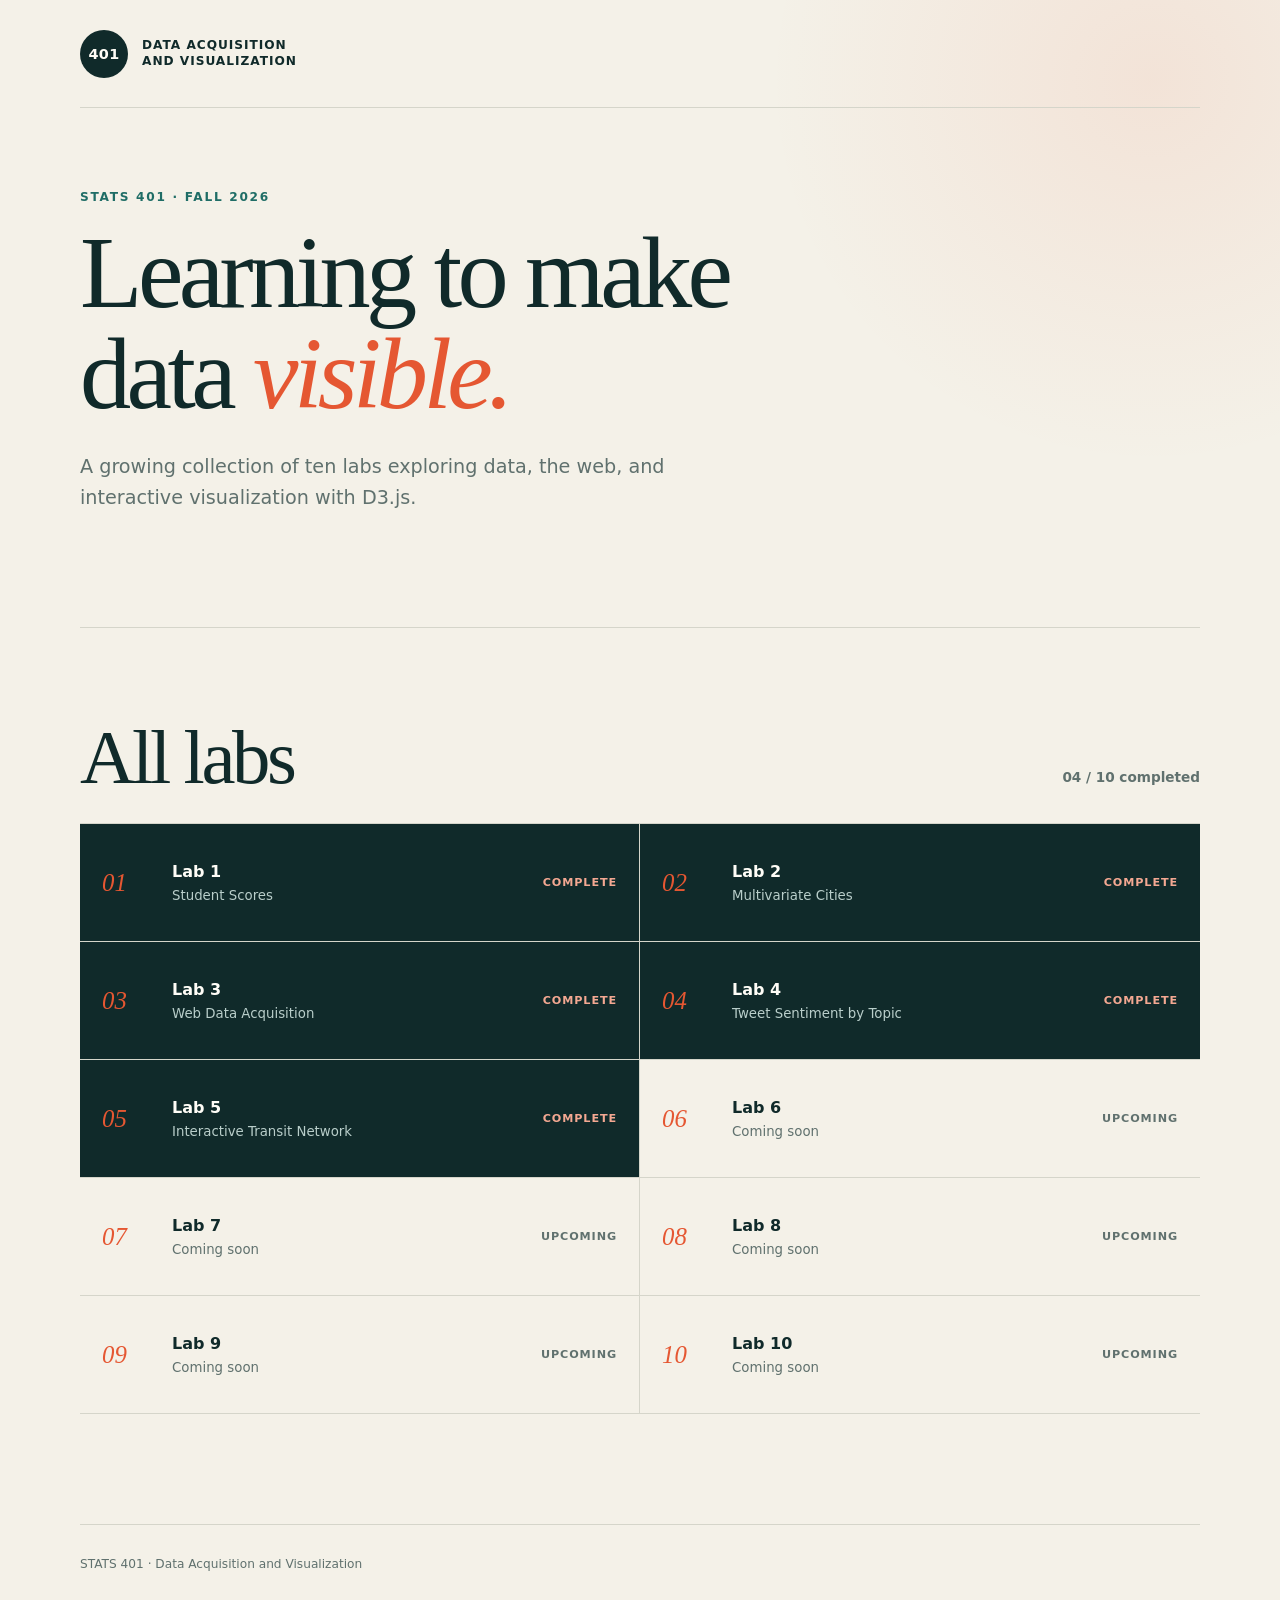
==== index.html @ 8bf3fc47 "Complete Lab 5 transit network visualization" ====
<!DOCTYPE html>
<html lang="en">
<head>
    <meta charset="UTF-8">
    <meta name="viewport" content="width=device-width, initial-scale=1.0">
    <meta name="description" content="STATS 401 Data Acquisition and Visualization lab portfolio.">
    <title>STATS 401 Labs</title>
    <link rel="stylesheet" href="css/style.css">
</head>
<body>
    <header class="site-header">
        <a class="brand" href="index.html" aria-label="STATS 401 home">
            <span class="brand-mark">401</span>
            <span>Data Acquisition<br>and Visualization</span>
        </a>
    </header>

    <main>
        <section class="hero">
            <p class="eyebrow">STATS 401 · Fall 2026</p>
            <h1>Learning to make data <span>visible.</span></h1>
            <p class="hero-copy">
                A growing collection of ten labs exploring data, the web, and
                interactive visualization with D3.js.
            </p>
        </section>

        <section class="labs-section" aria-labelledby="labs-heading">
            <div class="section-heading">
                <div>
                    <h2 id="labs-heading">All labs</h2>
                </div>
                <p>04 / 10 completed</p>
            </div>

            <nav class="lab-grid" aria-label="Lab navigation">
                <a class="lab-card lab-card--featured" href="lab1/index.html">
                    <span class="lab-number">01</span>
                    <span class="lab-info">
                        <strong>Lab 1</strong>
                        <small>Student Scores</small>
                    </span>
                    <span class="status status--complete">Complete</span>
                </a>
                <a class="lab-card lab-card--featured" href="lab2/index.html">
                    <span class="lab-number">02</span>
                    <span class="lab-info">
                        <strong>Lab 2</strong>
                        <small>Multivariate Cities</small>
                    </span>
                    <span class="status status--complete">Complete</span>
                </a>
                <a class="lab-card lab-card--featured" href="lab3/index.html">
                    <span class="lab-number">03</span>
                    <span class="lab-info">
                        <strong>Lab 3</strong>
                        <small>Web Data Acquisition</small>
                    </span>
                    <span class="status status--complete">Complete</span>
                </a>
                <a class="lab-card lab-card--featured" href="lab4/index.html">
                    <span class="lab-number">04</span>
                    <span class="lab-info">
                        <strong>Lab 4</strong>
                        <small>Tweet Sentiment by Topic</small>
                    </span>
                    <span class="status status--complete">Complete</span>
                </a>
                <a class="lab-card lab-card--featured" href="lab5/index.html">
                    <span class="lab-number">05</span>
                    <span class="lab-info">
                        <strong>Lab 5</strong>
                        <small>Interactive Transit Network</small>
                    </span>
                    <span class="status status--complete">Complete</span>
                </a>
                <a class="lab-card" href="lab6/index.html">
                    <span class="lab-number">06</span>
                    <span class="lab-info">
                        <strong>Lab 6</strong>
                        <small>Coming soon</small>
                    </span>
                    <span class="status">Upcoming</span>
                </a>
                <a class="lab-card" href="lab7/index.html">
                    <span class="lab-number">07</span>
                    <span class="lab-info">
                        <strong>Lab 7</strong>
                        <small>Coming soon</small>
                    </span>
                    <span class="status">Upcoming</span>
                </a>
                <a class="lab-card" href="lab8/index.html">
                    <span class="lab-number">08</span>
                    <span class="lab-info">
                        <strong>Lab 8</strong>
                        <small>Coming soon</small>
                    </span>
                    <span class="status">Upcoming</span>
                </a>
                <a class="lab-card" href="lab9/index.html">
                    <span class="lab-number">09</span>
                    <span class="lab-info">
                        <strong>Lab 9</strong>
                        <small>Coming soon</small>
                    </span>
                    <span class="status">Upcoming</span>
                </a>
                <a class="lab-card" href="lab10/index.html">
                    <span class="lab-number">10</span>
                    <span class="lab-info">
                        <strong>Lab 10</strong>
                        <small>Coming soon</small>
                    </span>
                    <span class="status">Upcoming</span>
                </a>
            </nav>
        </section>
    </main>

    <footer>
        <p>STATS 401 · Data Acquisition and Visualization</p>
    </footer>
    <script src="js/main.js"></script>
</body>
</html>
---- css/style.css ----
:root {
    --ink: #102a2a;
    --muted: #60716e;
    --paper: #f4f1e8;
    --card: #fffdf7;
    --line: #d5d5ca;
    --accent: #e55732;
    --teal: #1f6d66;
    --teal-dark: #174f4b;
    --shadow: 0 18px 50px rgba(16, 42, 42, 0.08);
}

* {
    box-sizing: border-box;
}

html {
    scroll-behavior: smooth;
}

body {
    margin: 0;
    color: var(--ink);
    background:
        radial-gradient(circle at 90% 5%, rgba(229, 87, 50, 0.09), transparent 24rem),
        var(--paper);
    font-family: Inter, ui-sans-serif, system-ui, -apple-system, BlinkMacSystemFont, "Segoe UI", sans-serif;
    line-height: 1.6;
}

a {
    color: inherit;
}

.site-header,
main,
footer {
    width: min(1120px, calc(100% - 40px));
    margin-inline: auto;
}

.site-header {
    min-height: 108px;
    display: flex;
    align-items: center;
    justify-content: space-between;
    gap: 24px;
    border-bottom: 1px solid var(--line);
}

.brand {
    display: inline-flex;
    align-items: center;
    gap: 14px;
    color: var(--ink);
    font-size: 0.76rem;
    font-weight: 700;
    line-height: 1.25;
    letter-spacing: 0.08em;
    text-decoration: none;
    text-transform: uppercase;
}

.brand-mark {
    width: 48px;
    height: 48px;
    display: grid;
    place-items: center;
    border-radius: 50%;
    color: var(--card);
    background: var(--ink);
    font-size: 0.9rem;
    letter-spacing: 0.02em;
}

.course-tag,
.eyebrow {
    color: var(--teal);
    font-size: 0.76rem;
    font-weight: 800;
    letter-spacing: 0.14em;
    text-transform: uppercase;
}

.hero {
    min-height: 520px;
    display: flex;
    flex-direction: column;
    justify-content: center;
    align-items: flex-start;
    border-bottom: 1px solid var(--line);
}

.eyebrow {
    margin: 0 0 16px;
}

h1,
h2,
p {
    margin-top: 0;
}

h1,
h2 {
    font-family: Georgia, "Times New Roman", serif;
    font-weight: 500;
    line-height: 0.98;
    letter-spacing: -0.045em;
}

h1 {
    max-width: 820px;
    margin-bottom: 28px;
    font-size: clamp(3.4rem, 8vw, 7rem);
}

h1 span {
    color: var(--accent);
    font-style: italic;
}

.hero-copy {
    max-width: 590px;
    margin-bottom: 34px;
    color: var(--muted);
    font-size: clamp(1rem, 2vw, 1.2rem);
}

.primary-link,
.back-link {
    display: inline-flex;
    align-items: center;
    gap: 18px;
    border-bottom: 2px solid var(--accent);
    color: var(--ink);
    font-weight: 800;
    text-decoration: none;
    transition: gap 180ms ease, color 180ms ease;
}

.primary-link:hover,
.back-link:hover {
    gap: 24px;
    color: var(--accent);
}

.labs-section {
    padding: 92px 0 110px;
}

.section-heading {
    display: flex;
    align-items: flex-end;
    justify-content: space-between;
    gap: 20px;
    margin-bottom: 28px;
}

.section-heading h2,
.lab-intro h1,
.placeholder h1 {
    margin-bottom: 0;
    font-size: clamp(2.8rem, 6vw, 5.2rem);
}

.section-heading > p {
    margin-bottom: 7px;
    color: var(--muted);
    font-size: 0.85rem;
    font-weight: 700;
}

.lab-grid {
    display: grid;
    grid-template-columns: repeat(2, minmax(0, 1fr));
    border-top: 1px solid var(--line);
}

.lab-card {
    min-height: 118px;
    display: grid;
    grid-template-columns: 52px 1fr auto;
    align-items: center;
    gap: 18px;
    padding: 22px;
    border-bottom: 1px solid var(--line);
    color: var(--ink);
    text-decoration: none;
    transition: background 180ms ease, transform 180ms ease;
}

.lab-card:nth-child(odd) {
    border-right: 1px solid var(--line);
}

.lab-card:hover {
    position: relative;
    background: var(--card);
    box-shadow: var(--shadow);
    transform: translateY(-2px);
}

.lab-card--featured {
    background: var(--ink);
    color: var(--card);
}

.lab-card--featured:hover {
    background: var(--teal-dark);
}

.lab-number {
    color: var(--accent);
    font-family: Georgia, "Times New Roman", serif;
    font-size: 1.55rem;
    font-style: italic;
}

.lab-info {
    display: flex;
    flex-direction: column;
}

.lab-info strong {
    font-size: 1rem;
}

.lab-info small {
    color: var(--muted);
}

.lab-card--featured .lab-info small {
    color: #b9ceca;
}

.status {
    color: var(--muted);
    font-size: 0.7rem;
    font-weight: 800;
    letter-spacing: 0.08em;
    text-transform: uppercase;
}

.status--complete {
    color: #f4a892;
}

footer {
    display: flex;
    justify-content: space-between;
    gap: 24px;
    padding: 30px 0 42px;
    border-top: 1px solid var(--line);
    color: var(--muted);
    font-size: 0.76rem;
}

footer p {
    margin-bottom: 0;
}

/* Lab 1 */
.lab-intro {
    padding: 76px 0 42px;
}

.lab-intro .lead {
    max-width: 680px;
    margin: 24px 0 0;
    color: var(--muted);
    font-size: 1.08rem;
}

.chart-card {
    margin-bottom: 90px;
    padding: clamp(22px, 5vw, 52px);
    overflow: hidden;
    border: 1px solid var(--line);
    border-radius: 24px;
    background: var(--card);
    box-shadow: var(--shadow);
}

.chart-header {
    display: flex;
    align-items: flex-start;
    justify-content: space-between;
    gap: 24px;
    margin-bottom: 34px;
}

.chart-header h2 {
    margin-bottom: 8px;
    font-size: clamp(2rem, 5vw, 3.8rem);
}

.chart-header p {
    margin-bottom: 0;
    color: var(--muted);
}

.chart-note {
    flex: 0 0 auto;
    padding: 8px 12px;
    border-radius: 999px;
    color: var(--teal);
    background: #e3efeb;
    font-size: 0.72rem;
    font-weight: 800;
    letter-spacing: 0.08em;
    text-transform: uppercase;
}

#chart {
    width: 100%;
    min-height: 430px;
}

#chart svg {
    width: 100%;
    height: auto;
    display: block;
    overflow: visible;
}

.bar {
    fill: var(--teal);
    transition: fill 160ms ease;
}

.bar-group:hover .bar {
    fill: var(--accent);
}

.bar-value {
    fill: var(--card);
    font-size: 18px;
    font-weight: 800;
    pointer-events: none;
}

.bar-name {
    fill: var(--ink);
    font-size: 14px;
    font-weight: 800;
}

.bar-score-label {
    fill: var(--muted);
    font-size: 12px;
}

.baseline {
    stroke: var(--line);
    stroke-width: 1;
}

.loading,
.chart-error {
    min-height: 360px;
    display: grid;
    place-items: center;
    color: var(--muted);
    text-align: center;
}

.chart-error {
    color: #a43c25;
}

/* Lab 2 */
.chart-card--multivariate {
    margin-bottom: 52px;
}

#city-chart {
    width: 100%;
    min-height: 620px;
    overflow-x: auto;
    background: var(--card);
}

#city-chart svg {
    width: 100%;
    height: auto;
    display: block;
    overflow: visible;
}

.chart-axis {
    color: var(--muted);
    font-family: inherit;
    font-size: 11px;
}

.chart-axis .domain {
    stroke: var(--line);
}

.chart-grid .tick line {
    stroke: var(--line);
    stroke-dasharray: 2 5;
}

.city-axis .domain {
    display: none;
}

.city-axis text {
    fill: var(--ink);
    font-size: 12px;
    font-weight: 800;
}

.panel-title {
    fill: var(--ink);
    font-family: Georgia, "Times New Roman", serif;
    font-size: 22px;
    font-weight: 600;
}

.panel-subtitle,
.population-label {
    fill: var(--muted);
    font-size: 11px;
    font-weight: 700;
}

.panel-divider {
    stroke: var(--line);
    stroke-width: 1px;
}

.city-plot-background {
    fill: var(--card);
}

.city-row {
    outline: none;
}

.row-hit-target {
    fill: none;
    pointer-events: stroke;
}

.row-guide {
    stroke: rgba(96, 113, 110, 0.18);
    stroke-width: 1px;
    pointer-events: none;
}

.city-row:hover .row-guide,
.city-row:focus .row-guide {
    stroke: var(--teal);
    stroke-width: 2px;
}

.population-bar {
    opacity: 0.82;
    transition: opacity 160ms ease;
}

.temperature-track {
    stroke: rgba(96, 113, 110, 0.28);
    stroke-width: 1px;
}

.temperature-dot {
    stroke: var(--card);
    stroke-width: 3px;
    transition: stroke-width 160ms ease;
}

.city-row:hover .population-bar,
.city-row:focus .population-bar {
    opacity: 1;
}

.city-row:hover .temperature-dot,
.city-row:focus .temperature-dot {
    stroke: var(--ink);
    stroke-width: 3px;
}

.temperature-label {
    fill: var(--ink);
    font-size: 11px;
    font-weight: 800;
    pointer-events: none;
}

.city-legend {
    color: var(--muted);
    font-size: 11px;
    font-weight: 700;
}

.legend-title {
    fill: var(--ink);
    font-size: 10px;
    font-weight: 800;
    letter-spacing: 0.08em;
    text-transform: uppercase;
}

.tooltip {
    position: fixed;
    z-index: 10;
    display: grid;
    gap: 2px;
    min-width: 190px;
    padding: 12px 14px;
    border: 1px solid var(--line);
    border-radius: 8px;
    color: var(--ink);
    background: var(--card);
    box-shadow: var(--shadow);
    font-size: 13px;
    pointer-events: none;
    opacity: 0;
    transition: opacity 120ms ease;
}

.tooltip strong {
    margin-bottom: 3px;
    color: var(--teal-dark);
    font-size: 15px;
}

.design-justification {
    max-width: 820px;
    margin: 0 0 72px;
    padding: 42px 0 0;
    border-top: 1px solid var(--line);
}

.design-justification h2 {
    margin-bottom: 24px;
    font-size: clamp(2.5rem, 5vw, 4.5rem);
}

.design-justification > p:last-child {
    color: var(--muted);
    font-size: 1.04rem;
}

/* Lab 3 */
.lab3-intro h1 span {
    color: var(--accent);
    font-style: italic;
}

.dataset-facts {
    margin: 48px 0 0;
    border-top: 1px solid var(--line);
    border-bottom: 1px solid var(--line);
}

.dataset-facts div {
    display: grid;
    grid-template-columns: 110px minmax(0, 1fr);
    gap: 16px;
    padding: 13px 0;
    border-bottom: 1px solid var(--line);
}

.dataset-facts div:last-child {
    border-bottom: 0;
}

.dataset-facts dt {
    color: var(--muted);
    font-size: 0.7rem;
    font-weight: 800;
    letter-spacing: 0.1em;
    text-transform: uppercase;
}

.dataset-facts dd {
    margin: 0;
    font-weight: 750;
}

.dataset-facts a {
    color: var(--teal);
    text-underline-offset: 3px;
}

.data-table-card {
    margin-bottom: 36px;
    padding: clamp(22px, 4vw, 42px);
    border: 1px solid var(--line);
    border-radius: 24px;
    background: var(--card);
    box-shadow: var(--shadow);
}

.table-card-header {
    display: flex;
    align-items: flex-end;
    justify-content: space-between;
    gap: 32px;
    margin-bottom: 20px;
}

.table-card-header h2 {
    margin-bottom: 10px;
    font-size: clamp(2.3rem, 5vw, 4rem);
}

.table-card-header p:last-child {
    margin-bottom: 0;
    color: var(--muted);
}

#data-table th button:focus-visible {
    outline: 3px solid rgba(31, 109, 102, 0.28);
    outline-offset: 2px;
}

.table-status,
.table-error {
    margin-bottom: 12px;
    color: var(--muted);
    font-size: 0.82rem;
    font-weight: 700;
}

.table-error {
    color: #a43c25;
}

.table-scroll {
    max-height: 680px;
    overflow: auto;
    border: 1px solid var(--line);
    border-radius: 10px;
}

#data-table {
    width: 100%;
    border-collapse: collapse;
    font-size: 0.85rem;
}

#data-table th {
    position: sticky;
    z-index: 1;
    top: 0;
    padding: 0;
    border-bottom: 2px solid var(--teal);
    background: var(--ink);
    text-align: left;
}

#data-table th button {
    width: 100%;
    min-width: 110px;
    display: flex;
    align-items: center;
    justify-content: space-between;
    gap: 14px;
    padding: 13px 14px;
    border: 0;
    color: var(--card);
    background: transparent;
    font: inherit;
    font-weight: 800;
    text-align: left;
    cursor: pointer;
}

#data-table th button:hover {
    background: var(--teal-dark);
}

.sort-indicator {
    color: #f4a892;
    font-size: 1rem;
}

#data-table td {
    max-width: 360px;
    padding: 11px 14px;
    overflow-wrap: anywhere;
    border-bottom: 1px solid var(--line);
    vertical-align: top;
}

#data-table tr:nth-child(even) {
    background: rgba(227, 239, 235, 0.42);
}

#data-table tr:hover {
    background: #fbe8e1;
}

#data-table .numeric-cell {
    font-variant-numeric: tabular-nums;
    text-align: right;
}

.lab3-back-link {
    margin-bottom: 72px;
}

/* Lab 4 */
.lab4-intro h1 span {
    color: var(--accent);
    font-style: italic;
}

.lab4-chart-card {
    margin-bottom: 64px;
}

.lab4-chart-header {
    align-items: flex-end;
    margin-bottom: 22px;
}

.lab4-chart-header > div {
    max-width: 720px;
}

.sort-control {
    flex: 0 0 auto;
    display: grid;
    gap: 6px;
    color: var(--muted);
    font-size: 0.72rem;
    font-weight: 800;
    letter-spacing: 0.08em;
    text-transform: uppercase;
}

.sort-control select {
    min-width: 190px;
    padding: 9px 34px 9px 11px;
    border: 1px solid var(--line);
    border-radius: 7px;
    color: var(--ink);
    background: var(--card);
    font: inherit;
    font-size: 0.82rem;
    font-weight: 700;
    letter-spacing: 0;
    text-transform: none;
}

.sort-control select:focus-visible {
    outline: 3px solid rgba(31, 109, 102, 0.26);
    outline-offset: 2px;
}

.sentiment-legend {
    display: flex;
    flex-wrap: wrap;
    gap: 20px;
    margin-bottom: 10px;
    color: var(--muted);
    font-size: 0.78rem;
    font-weight: 750;
}

.sentiment-legend span {
    display: inline-flex;
    align-items: center;
    gap: 7px;
}

.legend-swatch {
    width: 11px;
    height: 11px;
    display: inline-block;
    border-radius: 2px;
}

.legend-swatch--negative,
.sentiment-segment--negative {
    fill: #d95738;
    background: #d95738;
}

.legend-swatch--neutral,
.sentiment-segment--neutral {
    fill: #b8c3bf;
    background: #b8c3bf;
}

.legend-swatch--positive,
.sentiment-segment--positive {
    fill: var(--teal);
    background: var(--teal);
}

#topic-chart {
    width: 100%;
    min-height: 780px;
    overflow-x: auto;
}

#topic-chart svg {
    width: 100%;
    min-width: 760px;
    height: auto;
    display: block;
}

.topic-axis {
    color: var(--muted);
    font-family: inherit;
    font-size: 11px;
}

.topic-axis .tick line {
    stroke: var(--line);
}

.topic-label,
.topic-score,
.score-column-label,
.axis-title {
    fill: var(--ink);
    font-family: inherit;
}

.topic-label {
    font-size: 12px;
    font-weight: 750;
}

.topic-score {
    font-size: 12px;
    font-variant-numeric: tabular-nums;
    font-weight: 800;
}

.score-column-label {
    fill: var(--muted);
    font-size: 10px;
    font-weight: 800;
    letter-spacing: 0.05em;
    text-transform: uppercase;
}

.axis-title {
    fill: var(--muted);
    font-size: 11px;
    font-weight: 700;
}

.sentiment-segment {
    transition: opacity 140ms ease;
}

.topic-row {
    outline: none;
}

.topic-row:hover .sentiment-segment,
.topic-row:focus .sentiment-segment {
    opacity: 0.78;
}

.topic-row:focus .topic-label {
    fill: var(--accent);
}

.chart-caption {
    max-width: 720px;
    margin: 4px 0 0;
    color: var(--muted);
    font-size: 0.78rem;
}

.lab4-analysis {
    max-width: 860px;
}

.lab4-analysis > p {
    max-width: 800px;
    color: var(--muted);
    font-size: 1.04rem;
}

/* Lab 5 */
.lab5-intro h1 span {
    color: var(--accent);
    font-style: italic;
}

.network-card,
.matrix-card {
    margin-bottom: 58px;
}

.lab5-chart-header {
    align-items: flex-end;
    margin-bottom: 24px;
}

.lab5-chart-header > div {
    max-width: 760px;
}

.lab5-chart-header .eyebrow,
.lab5-design .eyebrow,
.findings .eyebrow {
    margin-bottom: 10px;
}

.network-reset {
    flex: 0 0 auto;
    padding: 10px 15px;
    border: 1px solid var(--ink);
    border-radius: 999px;
    color: var(--ink);
    background: transparent;
    font: inherit;
    font-size: 0.76rem;
    font-weight: 800;
    cursor: pointer;
}

.network-reset:hover,
.network-reset:focus-visible {
    color: var(--card);
    background: var(--ink);
}

.encoding-legend {
    display: grid;
    grid-template-columns: repeat(3, minmax(0, 1fr));
    gap: 18px 30px;
    margin-bottom: 18px;
    padding: 18px 20px;
    border: 1px solid var(--line);
    border-radius: 12px;
    background: #f8f5ec;
}

.legend-section {
    display: grid;
    gap: 8px;
}

.legend-section > strong {
    font-size: 0.68rem;
    letter-spacing: 0.06em;
    text-transform: uppercase;
}

.legend-items {
    display: flex;
    flex-wrap: wrap;
    gap: 7px 13px;
    color: var(--muted);
    font-size: 0.72rem;
    font-weight: 700;
}

.legend-items span {
    display: inline-flex;
    align-items: center;
    gap: 6px;
}

.legend-items em {
    font-style: normal;
}

.legend-items svg {
    width: 16px;
    height: 16px;
    fill: var(--ink);
}

.district-swatch,
.route-swatch {
    width: 10px;
    height: 10px;
    display: inline-block;
    border-radius: 50%;
}

.route-swatch {
    width: 18px;
    height: 0;
    border-top: 3px solid;
    border-radius: 0;
    background: none;
}

.route-swatch--express {
    border-top-style: dashed;
}

.route-swatch--shuttle {
    border-top-style: dotted;
}

.legend-note {
    grid-column: 1 / -1;
    margin: 0;
    padding-top: 11px;
    border-top: 1px solid var(--line);
    color: var(--muted);
    font-size: 0.74rem;
    font-weight: 750;
}

.network-visualization,
.matrix-visualization {
    width: 100%;
    overflow-x: auto;
}

.network-visualization svg,
.matrix-visualization svg {
    width: 100%;
    height: auto;
    display: block;
}

.network-links line {
    stroke-linecap: round;
    transition: opacity 120ms ease;
}

.network-links line.is-muted {
    opacity: 0.05;
}

.network-links line.is-active {
    stroke-opacity: 1;
}

.network-node {
    outline: none;
    cursor: grab;
    transition: opacity 120ms ease;
}

.network-node:active {
    cursor: grabbing;
}

.network-node.is-muted {
    opacity: 0.12;
}

.network-node path {
    stroke: var(--card);
    stroke-width: 2.4px;
}

.network-node:focus path,
.network-node:hover path {
    stroke: var(--ink);
    stroke-width: 3px;
}

.network-node text {
    fill: var(--ink);
    font-size: 11px;
    font-weight: 850;
    paint-order: stroke;
    pointer-events: none;
    stroke: var(--card);
    stroke-linejoin: round;
    stroke-width: 4px;
}

.matrix-encoding-legend {
    grid-template-columns: repeat(4, minmax(0, 1fr));
    margin-bottom: 14px;
}

.opacity-legend {
    display: grid;
    grid-template-columns: auto minmax(52px, 1fr) auto;
    align-items: center;
    gap: 7px;
    color: var(--muted);
    font-size: 0.68rem;
    font-weight: 700;
    white-space: nowrap;
}

.opacity-ramp {
    height: 10px;
    display: block;
    border: 1px solid rgba(16, 42, 42, 0.16);
    border-radius: 2px;
    background: linear-gradient(
        to right,
        rgba(16, 42, 42, 0.2),
        rgba(16, 42, 42, 1)
    );
}

.matrix-visualization svg {
    min-width: 720px;
}

.matrix-frame {
    fill: #f6f2e9;
    stroke: var(--line);
}

.matrix-cell {
    outline: none;
}

.matrix-cell:hover,
.matrix-cell:focus,
.matrix-cell.is-active {
    stroke: var(--ink);
    stroke-width: 1.5px;
}

.matrix-row-label,
.matrix-col-label {
    transition: opacity 100ms ease;
}

.matrix-row-label.is-muted,
.matrix-col-label.is-muted {
    opacity: 0.16;
}

.matrix-row-label text,
.matrix-col-label text {
    font-size: 7.5px;
    font-weight: 800;
}

.network-tooltip {
    max-width: 270px;
}

.lab5-design {
    max-width: 900px;
    margin-bottom: 76px;
}

.lab5-design > p:last-child {
    max-width: 850px;
    color: var(--muted);
    font-size: 1.02rem;
}

.findings {
    margin-bottom: 78px;
    padding-top: 48px;
    border-top: 1px solid var(--line);
}

.findings > h2 {
    margin-bottom: 32px;
    font-size: clamp(2.6rem, 5vw, 4.6rem);
}

.findings-grid {
    display: grid;
    grid-template-columns: repeat(2, minmax(0, 1fr));
    border-top: 1px solid var(--line);
}

.findings-grid article {
    padding: 28px 30px 28px 0;
    border-bottom: 1px solid var(--line);
}

.findings-grid article:nth-child(odd) {
    padding-right: 30px;
    border-right: 1px solid var(--line);
}

.findings-grid article:nth-child(even) {
    padding-left: 30px;
}

.finding-meta {
    display: flex;
    justify-content: space-between;
    gap: 18px;
    margin-bottom: 16px;
    color: var(--accent);
    font-size: 0.67rem;
    font-weight: 850;
    letter-spacing: 0.08em;
    text-transform: uppercase;
}

.finding-meta span {
    font-family: Georgia, "Times New Roman", serif;
    font-size: 1.2rem;
    font-style: italic;
}

.findings-grid h3 {
    margin: 0 0 10px;
    font-family: Georgia, "Times New Roman", serif;
    font-size: 1.45rem;
    line-height: 1.1;
}

.findings-grid p {
    margin: 0;
    color: var(--muted);
    font-size: 0.9rem;
}

.lab5-back-link {
    margin-bottom: 72px;
}

.visually-hidden {
    position: absolute;
    width: 1px;
    height: 1px;
    padding: 0;
    overflow: hidden;
    clip: rect(0 0 0 0);
    white-space: nowrap;
    border: 0;
}

/* Placeholder pages */
.placeholder {
    min-height: calc(100vh - 220px);
    display: grid;
    place-content: center;
    justify-items: start;
    padding: 80px 0;
}

.placeholder .lead {
    max-width: 520px;
    margin: 24px 0 32px;
    color: var(--muted);
}

@media (max-width: 980px) {
    .matrix-encoding-legend {
        grid-template-columns: repeat(2, minmax(0, 1fr));
    }
}

@media (max-width: 760px) {
    .site-header {
        min-height: 88px;
    }

    .course-tag {
        display: none;
    }

    .hero {
        min-height: 460px;
    }

    .lab-grid {
        grid-template-columns: 1fr;
    }

    .lab-card:nth-child(odd) {
        border-right: 0;
    }

    .chart-header,
    .section-heading,
    .table-card-header,
    footer {
        align-items: flex-start;
        flex-direction: column;
    }

    .lab4-chart-header {
        align-items: stretch;
    }

    .lab5-chart-header {
        align-items: stretch;
    }

    .network-reset {
        align-self: flex-start;
    }

    .encoding-legend {
        grid-template-columns: 1fr;
    }

    .findings-grid {
        grid-template-columns: 1fr;
    }

    .findings-grid article:nth-child(odd),
    .findings-grid article:nth-child(even) {
        padding-inline: 0;
        border-right: 0;
    }

    .network-visualization svg {
        min-width: 820px;
    }

    .sort-control select {
        width: 100%;
    }

    #topic-chart {
        min-height: 760px;
    }

    .chart-card {
        border-radius: 16px;
    }

    #chart {
        min-height: 300px;
        overflow-x: auto;
    }

    #chart svg {
        min-width: 720px;
    }

    #city-chart {
        min-height: 520px;
    }

    #city-chart svg {
        min-width: 1040px;
    }
}

@media (prefers-reduced-motion: reduce) {
    *,
    *::before,
    *::after {
        scroll-behavior: auto !important;
        transition: none !important;
    }
}
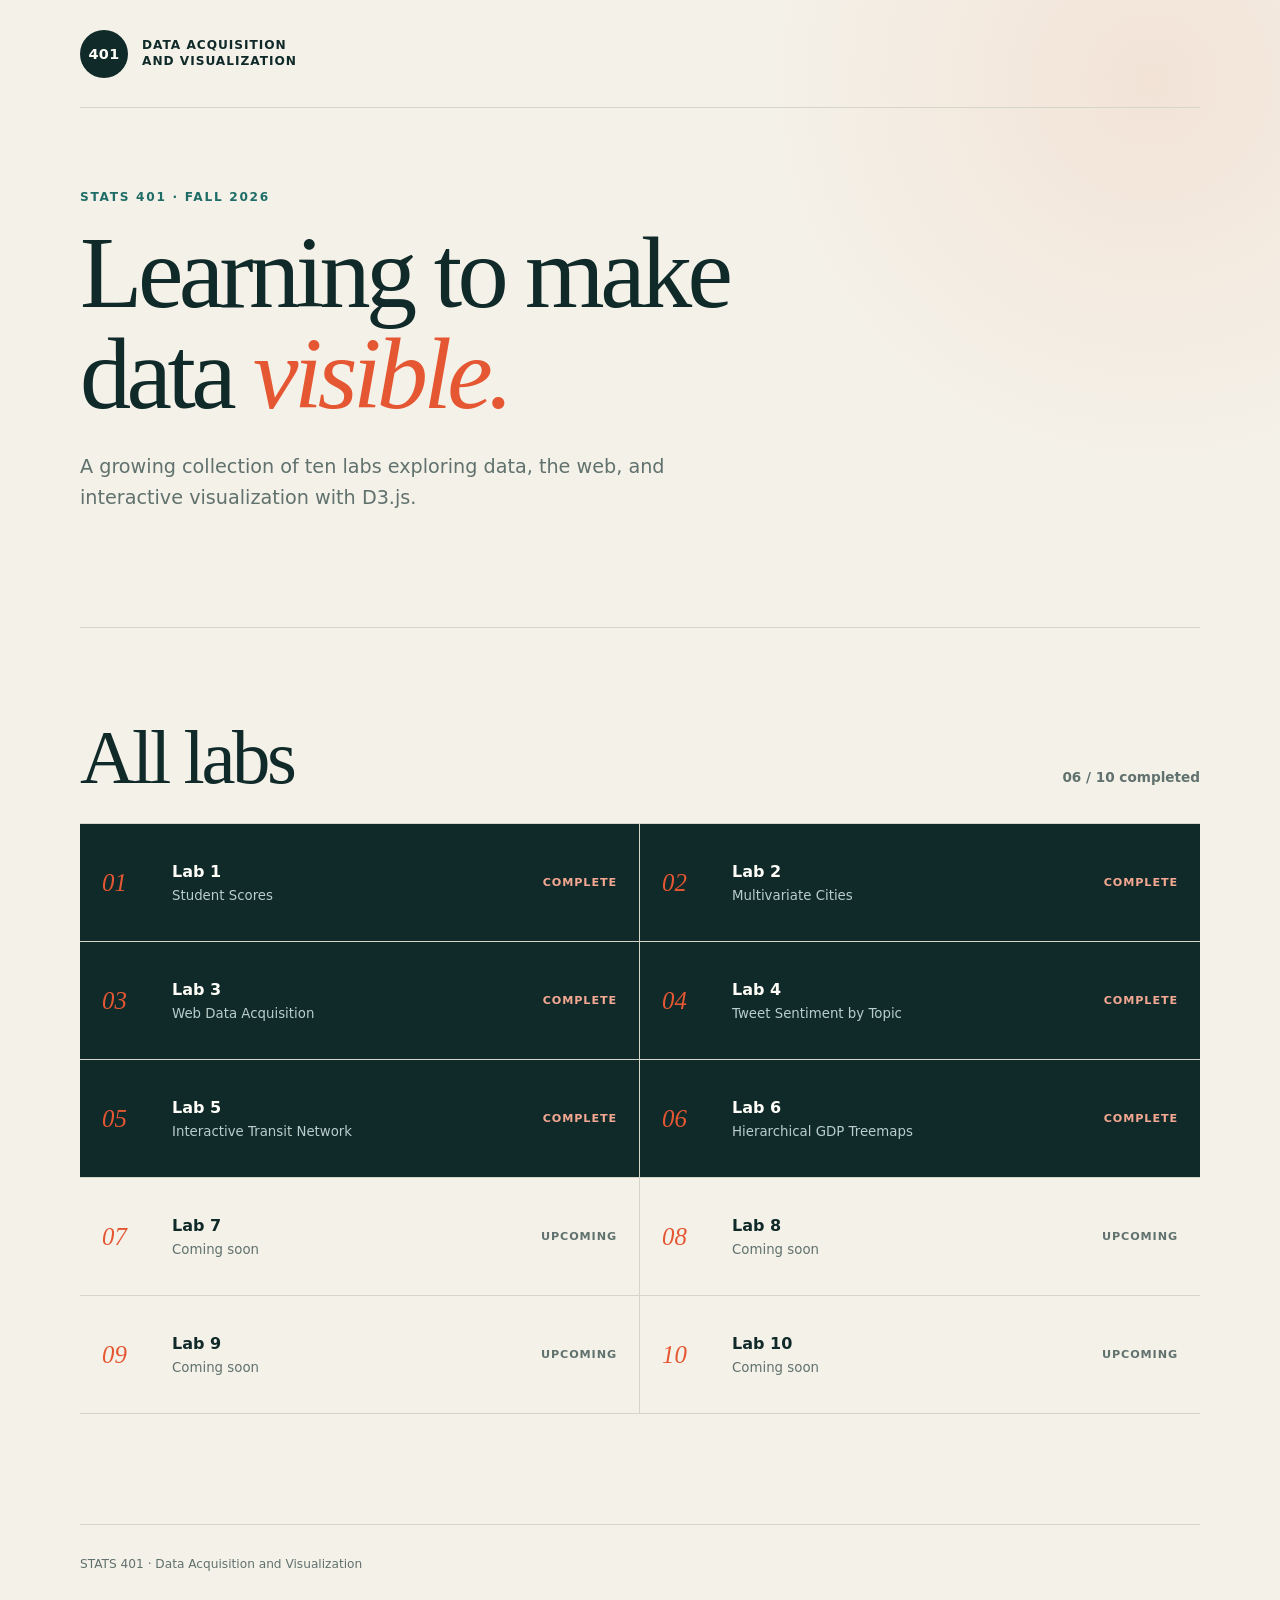
==== commit ca197b8a: "Complete Lab 6 GDP treemaps" ====
--- a/index.html
+++ b/index.html
@@ -30,7 +30,7 @@
                 <div>
                     <h2 id="labs-heading">All labs</h2>
                 </div>
-                <p>04 / 10 completed</p>
+                <p>06 / 10 completed</p>
             </div>
 
             <nav class="lab-grid" aria-label="Lab navigation">
@@ -74,13 +74,13 @@
                     </span>
                     <span class="status status--complete">Complete</span>
                 </a>
-                <a class="lab-card" href="lab6/index.html">
+                <a class="lab-card lab-card--featured" href="lab6/index.html">
                     <span class="lab-number">06</span>
                     <span class="lab-info">
                         <strong>Lab 6</strong>
-                        <small>Coming soon</small>
+                        <small>Hierarchical GDP Treemaps</small>
                     </span>
-                    <span class="status">Upcoming</span>
+                    <span class="status status--complete">Complete</span>
                 </a>
                 <a class="lab-card" href="lab7/index.html">
                     <span class="lab-number">07</span>
--- a/css/style.css
+++ b/css/style.css
@@ -1219,6 +1219,198 @@
     margin-bottom: 72px;
 }
 
+/* Lab 6 */
+.lab6-intro h1 span {
+    color: var(--accent);
+    font-style: italic;
+}
+
+.gdp-legend {
+    display: flex;
+    align-items: center;
+    gap: 22px;
+    margin: 10px 0 28px;
+    padding: 18px 20px;
+    overflow-x: auto;
+    border: 1px solid var(--line);
+    border-radius: 12px;
+    background: #f8f5ec;
+    white-space: nowrap;
+}
+
+.gdp-legend > strong {
+    flex: 0 0 auto;
+    font-size: 0.7rem;
+    letter-spacing: 0.07em;
+    text-transform: uppercase;
+}
+
+.gdp-legend-items {
+    display: flex;
+    flex: 0 0 auto;
+    flex-direction: row;
+    flex-wrap: nowrap;
+    align-items: center;
+    gap: 9px 18px;
+    color: var(--muted);
+    font-size: 0.76rem;
+    font-weight: 750;
+}
+
+.gdp-legend-items span {
+    display: inline-flex;
+    flex: 0 0 auto;
+    align-items: center;
+    gap: 7px;
+}
+
+.gdp-legend-items i {
+    width: 12px;
+    height: 12px;
+    display: inline-block;
+    border: 1px solid rgba(16, 42, 42, 0.15);
+    border-radius: 2px;
+}
+
+.treemap-grid {
+    display: grid;
+    grid-template-columns: minmax(0, 1fr);
+    gap: 24px;
+    margin-bottom: 74px;
+}
+
+.treemap-card {
+    margin: 0;
+    padding: clamp(20px, 3vw, 34px);
+}
+
+.treemap-header {
+    align-items: flex-start;
+    margin-bottom: 22px;
+}
+
+.treemap-header .eyebrow {
+    margin-bottom: 8px;
+    font-size: 0.65rem;
+}
+
+.treemap-header h2 {
+    font-size: clamp(2.2rem, 4vw, 3.5rem);
+}
+
+.treemap-header p:last-child {
+    max-width: 360px;
+    font-size: 0.82rem;
+}
+
+.treemap-visualization {
+    width: 100%;
+    overflow: hidden;
+    border-radius: 8px;
+    background: #e9e6dc;
+}
+
+.treemap-visualization svg {
+    width: 100%;
+    height: auto;
+    display: block;
+}
+
+.treemap-background {
+    fill: #e9e6dc;
+}
+
+.continent-frame {
+    fill: #173f3d;
+    stroke: var(--card);
+    stroke-width: 4px;
+}
+
+.area-frame {
+    fill: #f1eee5;
+    stroke: var(--card);
+    stroke-width: 2px;
+}
+
+.continent-label,
+.area-label,
+.country-label {
+    font-family: Inter, ui-sans-serif, system-ui, sans-serif;
+    pointer-events: none;
+}
+
+.continent-label {
+    fill: var(--card);
+    font-size: 13px;
+    font-weight: 850;
+}
+
+.area-label {
+    fill: var(--ink);
+    font-size: 10px;
+    font-weight: 800;
+}
+
+.gdp-cell {
+    cursor: crosshair;
+    outline: none;
+}
+
+.gdp-cell rect {
+    stroke: var(--card);
+    stroke-width: 1px;
+    transition: filter 130ms ease, stroke-width 130ms ease;
+}
+
+.gdp-cell:hover rect,
+.gdp-cell:focus rect {
+    filter: brightness(1.12);
+    stroke: var(--ink);
+    stroke-width: 3px;
+}
+
+.country-label {
+    fill: #fffdf7;
+    font-size: 12px;
+    font-weight: 850;
+    paint-order: stroke;
+    stroke: rgba(16, 42, 42, 0.28);
+    stroke-linejoin: round;
+    stroke-width: 2px;
+}
+
+.country-value {
+    font-size: 10px;
+    font-weight: 700;
+}
+
+.gdp-tooltip {
+    max-width: 300px;
+}
+
+.lab6-design {
+    max-width: 920px;
+}
+
+.lab6-design h3 {
+    margin: 30px 0 10px;
+    font-family: Georgia, "Times New Roman", serif;
+    font-size: 1.45rem;
+    font-weight: 600;
+    line-height: 1.2;
+}
+
+.lab6-design > p {
+    max-width: 880px;
+    margin-bottom: 0;
+    color: var(--muted);
+    font-size: 1.04rem;
+}
+
+.lab6-back-link {
+    margin-bottom: 72px;
+}
+
 .visually-hidden {
     position: absolute;
     width: 1px;
@@ -1249,6 +1441,10 @@
     .matrix-encoding-legend {
         grid-template-columns: repeat(2, minmax(0, 1fr));
     }
+
+    .treemap-grid {
+        grid-template-columns: 1fr;
+    }
 }
 
 @media (max-width: 760px) {
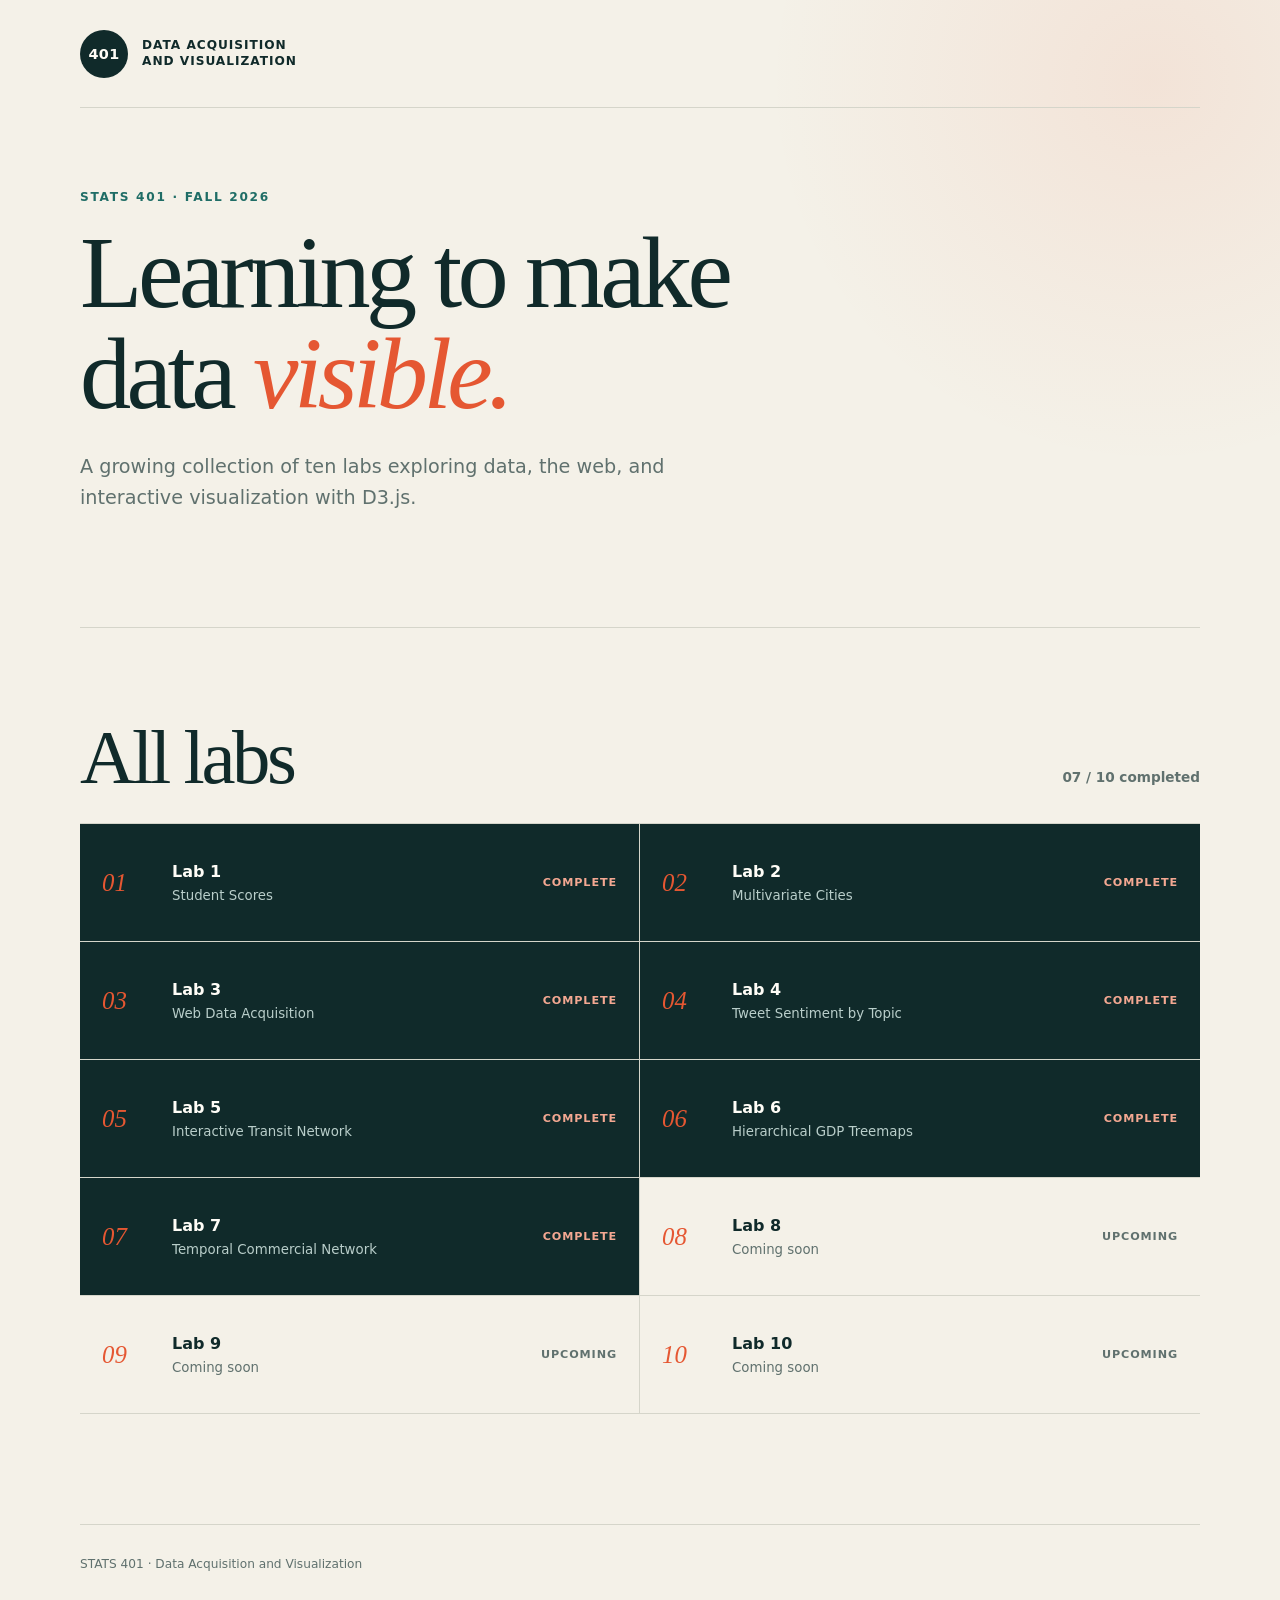
==== commit d153c41c: "Complete Lab 7 temporal network visualization" ====
--- a/index.html
+++ b/index.html
@@ -30,7 +30,7 @@
                 <div>
                     <h2 id="labs-heading">All labs</h2>
                 </div>
-                <p>06 / 10 completed</p>
+                <p>07 / 10 completed</p>
             </div>
 
             <nav class="lab-grid" aria-label="Lab navigation">
@@ -82,13 +82,13 @@
                     </span>
                     <span class="status status--complete">Complete</span>
                 </a>
-                <a class="lab-card" href="lab7/index.html">
+                <a class="lab-card lab-card--featured" href="lab7/index.html">
                     <span class="lab-number">07</span>
                     <span class="lab-info">
                         <strong>Lab 7</strong>
-                        <small>Coming soon</small>
+                        <small>Temporal Commercial Network</small>
                     </span>
-                    <span class="status">Upcoming</span>
+                    <span class="status status--complete">Complete</span>
                 </a>
                 <a class="lab-card" href="lab8/index.html">
                     <span class="lab-number">08</span>
--- a/css/style.css
+++ b/css/style.css
@@ -1411,6 +1411,403 @@
     margin-bottom: 72px;
 }
 
+/* Lab 7 */
+.lab7-intro h1 span {
+    color: var(--accent);
+    font-style: italic;
+}
+
+.lab7-chart-header {
+    align-items: flex-end;
+    margin-bottom: 22px;
+}
+
+.lab7-chart-header > div:first-child {
+    max-width: 730px;
+}
+
+.day-display {
+    min-width: 188px;
+    display: grid;
+    gap: 2px;
+    padding-left: 20px;
+    border-left: 3px solid var(--accent);
+    text-align: left;
+}
+
+.day-display span {
+    color: var(--accent);
+    font-family: Georgia, "Times New Roman", serif;
+    font-size: 2rem;
+    font-style: italic;
+    line-height: 1;
+}
+
+.day-display strong {
+    color: var(--muted);
+    font-size: 0.75rem;
+    letter-spacing: 0.04em;
+    text-transform: uppercase;
+}
+
+.network-controls {
+    display: grid;
+    grid-template-columns: auto minmax(260px, 1fr);
+    align-items: center;
+    gap: 26px;
+    margin-bottom: 18px;
+    padding: 17px 19px;
+    border: 1px solid var(--line);
+    border-radius: 12px;
+    background: #f8f5ec;
+}
+
+.control-buttons {
+    display: flex;
+    flex-wrap: wrap;
+    gap: 8px;
+}
+
+.control-button {
+    min-width: 82px;
+    padding: 9px 13px;
+    border: 1px solid var(--ink);
+    border-radius: 999px;
+    color: var(--ink);
+    background: transparent;
+    font: inherit;
+    font-size: 0.75rem;
+    font-weight: 800;
+    cursor: pointer;
+}
+
+.control-button--primary,
+.control-button:hover,
+.control-button:focus-visible {
+    color: var(--card);
+    background: var(--ink);
+}
+
+.control-button:disabled {
+    border-color: var(--line);
+    color: #9aa6a3;
+    background: transparent;
+    cursor: default;
+}
+
+.control-button:focus-visible,
+.time-control input:focus-visible {
+    outline: 3px solid rgba(31, 109, 102, 0.25);
+    outline-offset: 2px;
+}
+
+.time-control {
+    display: grid;
+    gap: 5px;
+    color: var(--muted);
+    font-size: 0.7rem;
+    font-weight: 800;
+    letter-spacing: 0.06em;
+    text-transform: uppercase;
+}
+
+.time-control output {
+    color: var(--accent);
+    font-variant-numeric: tabular-nums;
+}
+
+.time-control input {
+    width: 100%;
+    margin: 0;
+    accent-color: var(--teal);
+    cursor: pointer;
+}
+
+.slider-endpoints {
+    display: flex;
+    justify-content: space-between;
+    color: #87928f;
+    font-size: 0.62rem;
+    letter-spacing: 0;
+    text-transform: none;
+}
+
+.sector-swatch {
+    width: 11px;
+    height: 11px;
+    display: inline-block;
+    border-radius: 50%;
+    border: 1px solid rgba(16, 42, 42, 0.16);
+}
+
+.transaction-swatch {
+    width: 20px;
+    height: 0;
+    display: inline-block;
+    border-top: 4px solid;
+}
+
+.temporal-network {
+    width: 100%;
+    min-height: 500px;
+    overflow: hidden;
+    border: 1px solid var(--line);
+    border-radius: 14px;
+    background: #f5f2e9;
+}
+
+.temporal-network svg {
+    width: 100%;
+    height: auto;
+    display: block;
+}
+
+.temporal-tooltip {
+    max-width: 330px;
+}
+
+.alternative-network-card {
+    margin-bottom: 72px;
+}
+
+.alternative-header h2 {
+    max-width: 680px;
+}
+
+.alternative-color-legends {
+    display: grid;
+    grid-template-columns: repeat(2, minmax(0, 1fr));
+    gap: 18px 30px;
+    margin-bottom: 14px;
+    padding: 16px 19px;
+    border: 1px solid var(--line);
+    border-radius: 12px;
+    background: #f8f5ec;
+}
+
+.alternative-encoding {
+    grid-column: 1 / -1;
+    display: grid;
+    grid-template-columns: repeat(3, minmax(0, 1fr));
+    gap: 12px 22px;
+    padding-top: 14px;
+    border-top: 1px solid var(--line);
+    color: var(--muted);
+    font-size: 0.7rem;
+    font-weight: 750;
+}
+
+.alternative-encoding > span {
+    display: inline-flex;
+    align-items: center;
+    gap: 8px;
+}
+
+.encoding-mark {
+    position: relative;
+    flex: 0 0 40px;
+    width: 40px;
+    height: 20px;
+}
+
+.encoding-mark-node::before,
+.encoding-mark-node::after {
+    content: "";
+    position: absolute;
+    top: 50%;
+    border-radius: 50%;
+    background: var(--teal);
+    transform: translateY(-50%);
+}
+
+.encoding-mark-node::before {
+    left: 3px;
+    width: 9px;
+    height: 9px;
+    opacity: 0.55;
+}
+
+.encoding-mark-node::after {
+    right: 4px;
+    width: 18px;
+    height: 18px;
+}
+
+.encoding-mark-width::before,
+.encoding-mark-width::after {
+    content: "";
+    position: absolute;
+    left: 2px;
+    width: 36px;
+    background: var(--teal);
+}
+
+.encoding-mark-width::before {
+    top: 5px;
+    height: 2px;
+}
+
+.encoding-mark-width::after {
+    bottom: 4px;
+    height: 6px;
+}
+
+.encoding-mark-pulse::before,
+.encoding-mark-pulse::after {
+    content: "";
+    position: absolute;
+    left: 1px;
+    right: 1px;
+    top: 50%;
+    transform: translateY(-50%);
+}
+
+.encoding-mark-pulse::before {
+    height: 5px;
+    background: var(--teal);
+}
+
+.encoding-mark-pulse::after {
+    height: 5px;
+    background: radial-gradient(circle, var(--card) 0 1.4px, transparent 1.6px) 0 50% / 7px 5px repeat-x;
+}
+
+.alternative-network {
+    min-height: 610px;
+    background:
+        radial-gradient(circle at 50% 46%, rgba(229, 87, 50, 0.035), transparent 25rem),
+        #f5f2e9;
+}
+
+.alternative-region-clusters polygon {
+    fill: rgba(31, 109, 102, 0.045);
+    stroke: rgba(31, 109, 102, 0.38);
+    stroke-linejoin: round;
+    stroke-width: 2.5px;
+}
+
+.alternative-region-clusters > g:nth-child(2) polygon {
+    fill: rgba(229, 87, 50, 0.04);
+    stroke: rgba(201, 79, 48, 0.38);
+}
+
+.alternative-region-clusters > g:nth-child(3) polygon {
+    fill: rgba(88, 106, 163, 0.045);
+    stroke: rgba(88, 106, 163, 0.38);
+}
+
+.alternative-region-clusters text {
+    fill: var(--ink);
+    font-family: Inter, ui-sans-serif, system-ui, sans-serif;
+    font-size: 13px;
+    font-weight: 850;
+    letter-spacing: 0.08em;
+    text-transform: uppercase;
+}
+
+.alternative-link {
+    cursor: crosshair;
+    transition: filter 120ms ease, opacity 120ms ease;
+}
+
+.alternative-link path {
+    stroke-linecap: round;
+    stroke-linejoin: round;
+}
+
+.alternative-link-base {
+    transition: stroke-width 180ms ease;
+}
+
+.alternative-link-flow {
+    animation: alternative-flow 950ms linear infinite;
+    pointer-events: none;
+}
+
+@keyframes alternative-flow {
+    to {
+        stroke-dashoffset: -32;
+    }
+}
+
+.alternative-link.is-entering {
+    filter: drop-shadow(0 0 4px rgba(229, 87, 50, 0.38));
+}
+
+.alternative-link.is-muted {
+    opacity: 0.06 !important;
+}
+
+.alternative-link.is-active {
+    filter: drop-shadow(0 0 3px rgba(16, 42, 42, 0.35));
+    opacity: 1 !important;
+}
+
+.alternative-node {
+    outline: none;
+    cursor: grab;
+    transition: opacity 170ms ease;
+}
+
+.alternative-node:active {
+    cursor: grabbing;
+}
+
+.alternative-node-body {
+    stroke: var(--card);
+    stroke-width: 3px;
+    transition: stroke 140ms ease, filter 140ms ease;
+}
+
+.alternative-node text {
+    fill: var(--ink);
+    font-size: 11px;
+    font-weight: 850;
+    paint-order: stroke;
+    pointer-events: none;
+    stroke: var(--card);
+    stroke-linejoin: round;
+    stroke-width: 4px;
+}
+
+.alternative-node.is-inactive {
+    opacity: 0.32;
+}
+
+.alternative-node.is-muted {
+    opacity: 0.08;
+}
+
+.alternative-node:hover,
+.alternative-node:focus {
+    opacity: 1;
+}
+
+.alternative-node:hover .alternative-node-body,
+.alternative-node:focus .alternative-node-body {
+    filter: brightness(1.08);
+    stroke: var(--ink);
+}
+
+.lab7-findings-grid {
+    grid-template-columns: minmax(0, 1fr);
+}
+
+.lab7-findings-grid article,
+.lab7-findings-grid article:nth-child(odd),
+.lab7-findings-grid article:nth-child(even) {
+    padding: 28px 0;
+    border-right: 0;
+}
+
+.lab7-findings-grid article:last-child {
+    grid-column: auto;
+}
+
+.lab7-back-link {
+    margin-bottom: 72px;
+}
+
 .visually-hidden {
     position: absolute;
     width: 1px;
@@ -1445,6 +1842,7 @@
     .treemap-grid {
         grid-template-columns: 1fr;
     }
+
 }
 
 @media (max-width: 760px) {
@@ -1484,6 +1882,31 @@
         align-items: stretch;
     }
 
+    .lab7-chart-header {
+        align-items: flex-start;
+    }
+
+    .network-controls {
+        grid-template-columns: 1fr;
+    }
+
+    .alternative-color-legends {
+        grid-template-columns: 1fr;
+    }
+
+    .alternative-encoding {
+        grid-template-columns: 1fr;
+    }
+
+    .temporal-network {
+        min-height: 400px;
+        overflow-x: auto;
+    }
+
+    .temporal-network svg {
+        min-width: 850px;
+    }
+
     .network-reset {
         align-self: flex-start;
     }
@@ -1543,4 +1966,8 @@
         scroll-behavior: auto !important;
         transition: none !important;
     }
-}
+
+    .alternative-link-flow {
+        animation: none !important;
+    }
+}
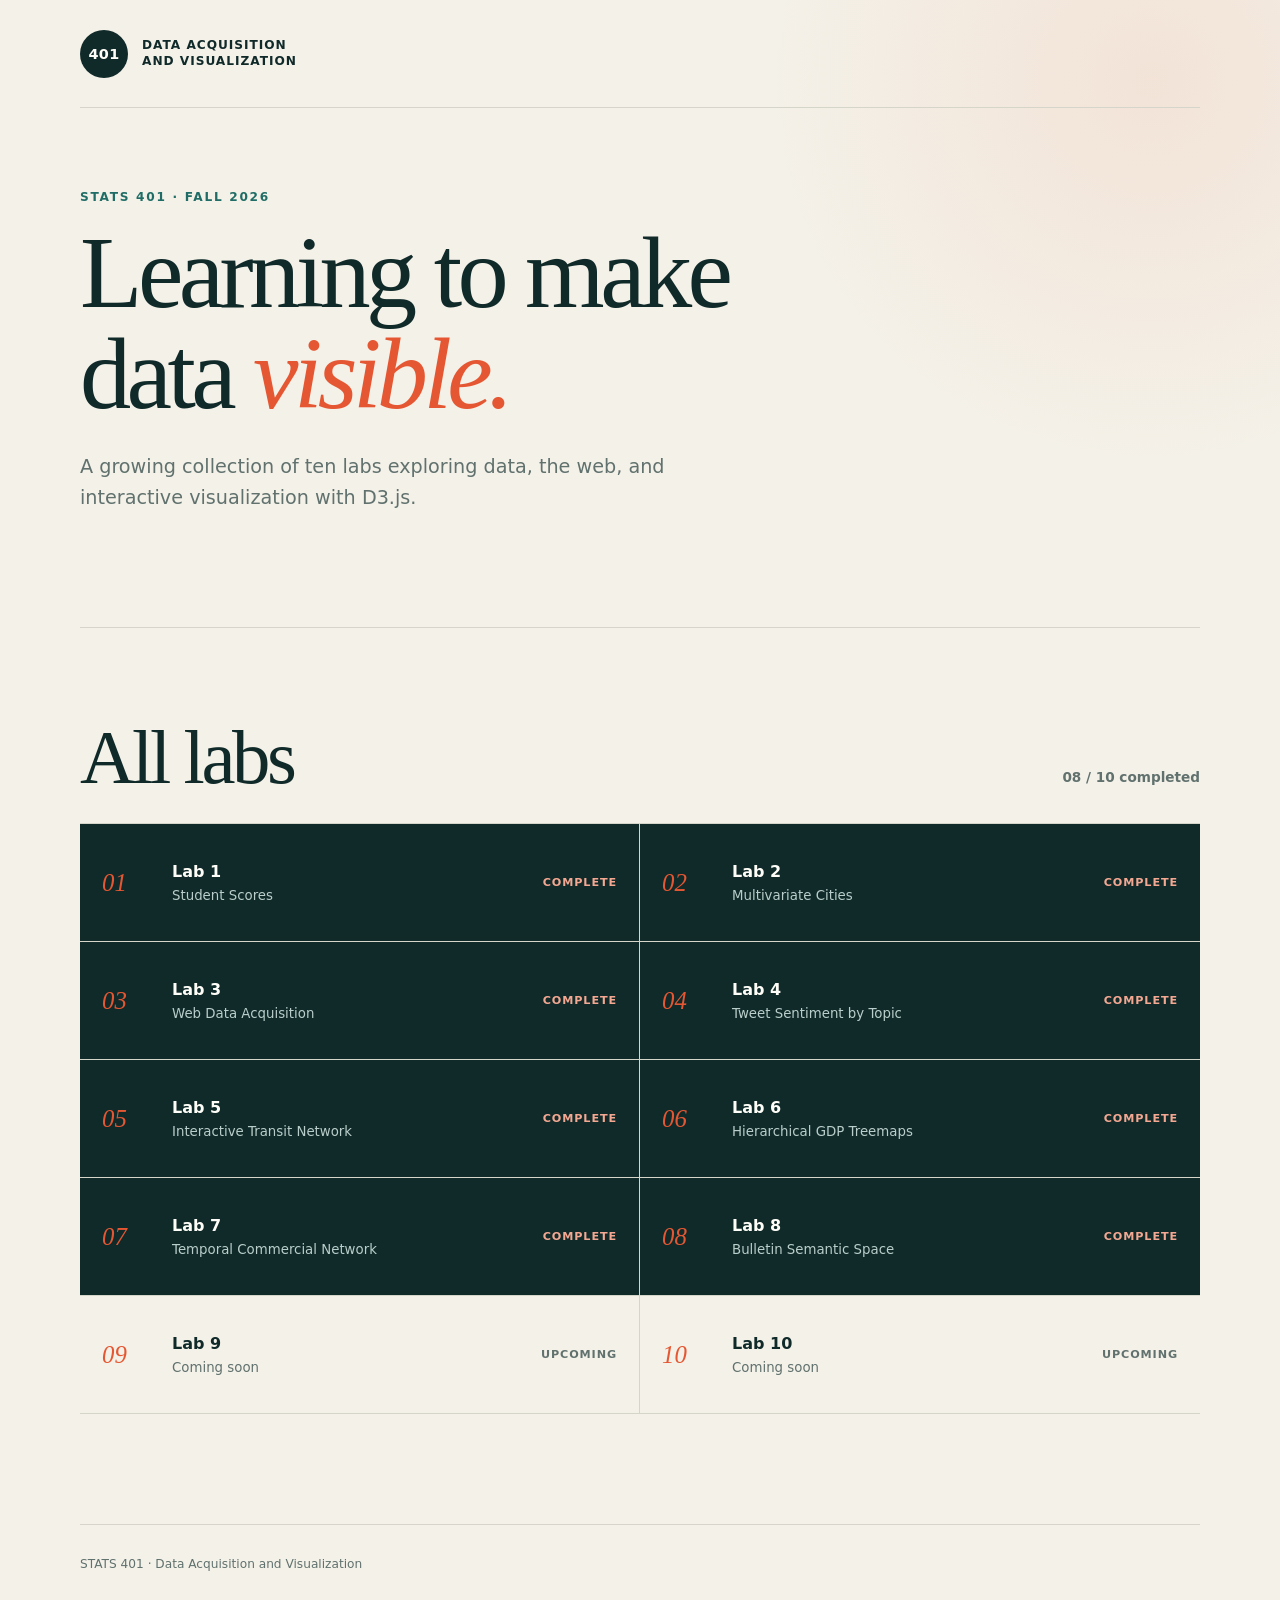
==== commit 23dab209: "Add Lab 8 bulletin visualization" ====
--- a/index.html
+++ b/index.html
@@ -30,7 +30,7 @@
                 <div>
                     <h2 id="labs-heading">All labs</h2>
                 </div>
-                <p>07 / 10 completed</p>
+                <p>08 / 10 completed</p>
             </div>
 
             <nav class="lab-grid" aria-label="Lab navigation">
@@ -90,13 +90,13 @@
                     </span>
                     <span class="status status--complete">Complete</span>
                 </a>
-                <a class="lab-card" href="lab8/index.html">
+                <a class="lab-card lab-card--featured" href="lab8/index.html">
                     <span class="lab-number">08</span>
                     <span class="lab-info">
                         <strong>Lab 8</strong>
-                        <small>Coming soon</small>
+                        <small>Bulletin Semantic Space</small>
                     </span>
-                    <span class="status">Upcoming</span>
+                    <span class="status status--complete">Complete</span>
                 </a>
                 <a class="lab-card" href="lab9/index.html">
                     <span class="lab-number">09</span>
--- a/css/style.css
+++ b/css/style.css
@@ -1808,6 +1808,622 @@
     margin-bottom: 72px;
 }
 
+/* Lab 8 */
+.lab8-intro h1 span {
+    color: var(--accent);
+    font-style: italic;
+}
+
+.detail-list dt {
+    color: var(--muted);
+    font-size: 0.68rem;
+    font-weight: 850;
+    letter-spacing: 0.08em;
+    text-transform: uppercase;
+}
+
+.detail-list dd {
+    margin: 0;
+    font-weight: 750;
+}
+
+.corpus-overview {
+    padding: 70px 0 82px;
+}
+
+.lab8-section-heading {
+    align-items: end;
+}
+
+.lab8-section-heading h2,
+.lab8-findings > h2,
+.lab8-design h2 {
+    margin: 0;
+    font-size: clamp(2rem, 5vw, 3.8rem);
+}
+
+.lab8-section-heading > p {
+    max-width: 390px;
+    margin-bottom: 5px;
+    text-align: right;
+}
+
+.corpus-table {
+    width: 100%;
+    margin: 34px 0 24px;
+    overflow: hidden;
+    border: 1px solid var(--line);
+    border-collapse: separate;
+    border-spacing: 0;
+    border-radius: 16px;
+    background: var(--card);
+    table-layout: fixed;
+}
+
+.corpus-table td {
+    width: 50%;
+    padding: 18px 22px;
+    border-bottom: 1px solid var(--line);
+    vertical-align: top;
+}
+
+.corpus-table td + td {
+    border-left: 1px solid var(--line);
+}
+
+.corpus-table tr:last-child td {
+    border-bottom: 0;
+}
+
+.corpus-table span,
+.corpus-table strong {
+    display: block;
+}
+
+.corpus-table span {
+    margin-bottom: 5px;
+    color: var(--muted);
+    font-size: 0.66rem;
+    font-weight: 850;
+    letter-spacing: 0.08em;
+    text-transform: uppercase;
+}
+
+.corpus-table strong {
+    color: var(--ink);
+    font-size: 0.92rem;
+    line-height: 1.35;
+}
+
+.corpus-table a {
+    color: var(--teal);
+    text-underline-offset: 3px;
+}
+
+.overview-grid {
+    display: grid;
+    grid-template-columns: repeat(2, minmax(0, 1fr));
+    gap: 24px;
+}
+
+.mini-chart-card {
+    padding: 26px;
+    border: 1px solid var(--line);
+    border-radius: 16px;
+    background: var(--card);
+}
+
+.mini-chart-header .eyebrow {
+    margin-bottom: 6px;
+    font-size: 0.62rem;
+}
+
+.mini-chart-header h3 {
+    margin: 0;
+    font-family: Georgia, "Times New Roman", serif;
+    font-size: 1.55rem;
+}
+
+.summary-chart {
+    min-height: 330px;
+    max-height: 520px;
+    margin-top: 20px;
+    overflow: auto;
+}
+
+.summary-chart svg {
+    width: 100%;
+    height: auto;
+    display: block;
+}
+
+.summary-label {
+    fill: var(--ink);
+    font-size: 9px;
+    font-weight: 750;
+}
+
+.summary-value {
+    fill: var(--muted);
+    font-size: 9px;
+    font-variant-numeric: tabular-nums;
+    font-weight: 800;
+}
+
+.summary-bar {
+    fill: var(--teal);
+}
+
+.summary-column:hover .summary-bar {
+    fill: var(--accent);
+}
+
+.summary-axis {
+    color: var(--muted);
+    font-family: inherit;
+    font-size: 8px;
+}
+
+.summary-axis .domain {
+    display: none;
+}
+
+.summary-axis .tick line {
+    stroke: var(--line);
+    stroke-dasharray: 2 4;
+}
+
+.semantic-card,
+.topic-matrix-card {
+    margin-bottom: 58px;
+}
+
+.lab8-chart-header {
+    align-items: flex-end;
+}
+
+.lab8-chart-header > div {
+    max-width: 790px;
+}
+
+.lab8-chart-header .eyebrow {
+    margin-bottom: 9px;
+}
+
+.semantic-controls {
+    display: grid;
+    grid-template-columns: minmax(210px, 1.3fr) repeat(2, minmax(170px, 0.8fr)) auto;
+    align-items: end;
+    gap: 14px;
+    margin-bottom: 14px;
+    padding: 16px 18px;
+    border: 1px solid var(--line);
+    border-radius: 12px;
+    background: #f8f5ec;
+}
+
+.semantic-controls label {
+    display: grid;
+    gap: 6px;
+    color: var(--muted);
+    font-size: 0.68rem;
+    font-weight: 850;
+    letter-spacing: 0.06em;
+    text-transform: uppercase;
+}
+
+.semantic-controls input,
+.semantic-controls select {
+    width: 100%;
+    min-height: 40px;
+    padding: 8px 11px;
+    border: 1px solid var(--line);
+    border-radius: 7px;
+    color: var(--ink);
+    background: var(--card);
+    font: inherit;
+    font-size: 0.8rem;
+    font-weight: 700;
+    letter-spacing: 0;
+    text-transform: none;
+}
+
+.semantic-controls input:focus-visible,
+.semantic-controls select:focus-visible {
+    outline: 3px solid rgba(31, 109, 102, 0.24);
+    outline-offset: 2px;
+}
+
+.match-count {
+    min-width: 105px;
+    margin: 0 0 9px;
+    color: var(--teal);
+    font-size: 0.72rem;
+    font-weight: 850;
+    text-align: right;
+}
+
+.semantic-legend {
+    display: grid;
+    grid-template-columns: minmax(0, 1.6fr) minmax(180px, 0.6fr);
+    gap: 15px 26px;
+    margin-bottom: 14px;
+    padding: 16px 18px;
+    border: 1px solid var(--line);
+    border-radius: 12px;
+}
+
+.semantic-legend strong {
+    display: block;
+    margin-bottom: 8px;
+    font-size: 0.66rem;
+    letter-spacing: 0.07em;
+    text-transform: uppercase;
+}
+
+.semantic-legend > p {
+    grid-column: 1 / -1;
+    margin: 0;
+    padding-top: 10px;
+    border-top: 1px solid var(--line);
+    color: var(--muted);
+    font-size: 0.72rem;
+}
+
+.topic-legend-items {
+    display: flex;
+    flex-wrap: wrap;
+    gap: 7px 15px;
+    color: var(--muted);
+    font-size: 0.7rem;
+    font-weight: 750;
+}
+
+.topic-legend-items span,
+.size-legend span {
+    display: inline-flex;
+    align-items: center;
+    gap: 6px;
+}
+
+.topic-swatch {
+    width: 10px;
+    height: 10px;
+    display: inline-block;
+    border-radius: 50%;
+}
+
+.size-legend {
+    display: flex;
+    flex-wrap: wrap;
+    align-content: flex-start;
+    gap: 4px 14px;
+    color: var(--muted);
+    font-size: 0.7rem;
+    font-weight: 750;
+}
+
+.size-legend strong {
+    flex-basis: 100%;
+}
+
+.size-dot {
+    display: inline-block;
+    border-radius: 50%;
+    background: var(--teal);
+}
+
+.size-dot--small {
+    width: 7px;
+    height: 7px;
+}
+
+.size-dot--large {
+    width: 14px;
+    height: 14px;
+}
+
+.semantic-workspace {
+    display: grid;
+    grid-template-columns: minmax(0, 1fr);
+    gap: 18px;
+}
+
+.semantic-map {
+    min-width: 0;
+    min-height: 360px;
+    overflow: hidden;
+    border: 1px solid var(--line);
+    border-radius: 12px;
+    background:
+        radial-gradient(circle at 50% 45%, rgba(31, 109, 102, 0.04), transparent 22rem),
+        #f5f2e9;
+}
+
+.semantic-map svg {
+    width: 100%;
+    height: auto;
+    display: block;
+    cursor: grab;
+}
+
+.semantic-map svg:active {
+    cursor: grabbing;
+}
+
+.passage-point {
+    cursor: pointer;
+    outline: none;
+    stroke: rgba(255, 253, 247, 0.65);
+    stroke-width: 0.8px;
+    transition: opacity 130ms ease;
+}
+
+.passage-point:hover,
+.passage-point:focus {
+    stroke: var(--ink);
+    stroke-width: 2.5px;
+}
+
+.passage-point.is-selected {
+    stroke: var(--ink);
+    stroke-width: 4px;
+}
+
+.passage-point.is-neighbor {
+    stroke: var(--accent);
+    stroke-width: 3px;
+}
+
+.passage-point.is-muted {
+    opacity: 0.055;
+}
+
+.passage-point.is-context {
+    opacity: 0.2;
+}
+
+.passage-detail {
+    padding: 23px;
+    overflow-y: auto;
+    border: 1px solid var(--line);
+    border-radius: 12px;
+    background: #f8f5ec;
+}
+
+.detail-kicker {
+    margin-bottom: 8px;
+    color: var(--accent);
+    font-size: 0.64rem;
+    font-weight: 850;
+    letter-spacing: 0.08em;
+    text-transform: uppercase;
+}
+
+.passage-detail h3 {
+    margin: 0 0 15px;
+    font-family: Georgia, "Times New Roman", serif;
+    font-size: 1.55rem;
+    line-height: 1.08;
+}
+
+.passage-detail > p:not(.detail-kicker) {
+    color: var(--muted);
+    font-size: 0.84rem;
+}
+
+.detail-list {
+    display: grid;
+    grid-template-columns: 74px minmax(0, 1fr);
+    gap: 8px 10px;
+    margin: 0 0 18px;
+    padding-bottom: 18px;
+    border-bottom: 1px solid var(--line);
+}
+
+.detail-list dd {
+    font-size: 0.74rem;
+    overflow-wrap: anywhere;
+}
+
+.detail-text {
+    color: var(--ink) !important;
+    font-family: Georgia, "Times New Roman", serif;
+    font-size: 0.94rem !important;
+    line-height: 1.62;
+}
+
+.neighbor-heading {
+    margin: 22px 0 10px;
+    font-size: 0.7rem;
+    letter-spacing: 0.06em;
+    text-transform: uppercase;
+}
+
+.neighbor-list {
+    display: grid;
+    gap: 8px;
+}
+
+.neighbor-button {
+    width: 100%;
+    padding: 10px;
+    border: 1px solid var(--line);
+    border-radius: 7px;
+    color: var(--ink);
+    background: var(--card);
+    font: inherit;
+    font-size: 0.71rem;
+    line-height: 1.4;
+    text-align: left;
+    cursor: pointer;
+}
+
+.neighbor-button:hover,
+.neighbor-button:focus-visible {
+    border-color: var(--teal);
+    background: #e3efeb;
+}
+
+.neighbor-button strong,
+.neighbor-button span {
+    display: block;
+}
+
+.neighbor-button span {
+    margin-top: 3px;
+    color: var(--muted);
+}
+
+.matrix-key {
+    display: flex;
+    align-items: center;
+    gap: 8px;
+    margin-bottom: 12px;
+    color: var(--muted);
+    font-size: 0.7rem;
+    font-weight: 750;
+}
+
+.matrix-key i {
+    width: 130px;
+    height: 11px;
+    border: 1px solid var(--line);
+    background: linear-gradient(to right, #aac9c0, #123f3c);
+}
+
+.matrix-key-empty {
+    display: inline-flex;
+    align-items: center;
+    gap: 6px;
+    margin-left: 18px;
+}
+
+.matrix-key-empty b {
+    width: 16px;
+    height: 11px;
+    border: 1px dashed var(--line);
+    border-radius: 2px;
+}
+
+.matrix-key p {
+    margin: 0 0 0 auto;
+}
+
+.topic-matrix {
+    width: 100%;
+    min-height: 580px;
+    max-height: 760px;
+    overflow: auto;
+    border: 1px solid var(--line);
+    border-radius: 12px;
+    background: #f5f2e9;
+}
+
+.topic-matrix svg {
+    width: 100%;
+    min-width: 720px;
+    height: auto;
+    display: block;
+}
+
+.topic-matrix-cell {
+    cursor: pointer;
+    outline: none;
+    stroke: var(--card);
+    stroke-width: 2px;
+}
+
+.topic-matrix-cell:hover,
+.topic-matrix-cell:focus,
+.topic-matrix-cell.is-active {
+    stroke: var(--ink);
+    stroke-width: 3px;
+}
+
+.topic-matrix-cell.is-selected-point {
+    stroke: var(--accent);
+    stroke-width: 4px;
+}
+
+.topic-matrix-cell.is-empty {
+    cursor: default;
+    pointer-events: none;
+    stroke: rgba(23, 50, 45, 0.1);
+    stroke-width: 1px;
+    stroke-dasharray: 2 2;
+}
+
+.topic-matrix-label {
+    fill: var(--ink);
+    font-size: 11px;
+    font-weight: 650;
+}
+
+.topic-matrix-topic {
+    fill: var(--ink);
+    font-size: 11px;
+    font-weight: 750;
+}
+
+.topic-matrix-chapter {
+    fill: var(--teal-dark);
+    font-size: 11px;
+    font-weight: 800;
+    letter-spacing: 0.04em;
+    text-transform: uppercase;
+}
+
+.topic-matrix-rule {
+    stroke: var(--line);
+    stroke-width: 1px;
+}
+
+.lab8-findings {
+    padding-top: 52px;
+}
+
+.lab8-findings-grid {
+    grid-template-columns: minmax(0, 1fr);
+}
+
+.lab8-findings-grid article,
+.lab8-findings-grid article:nth-child(odd),
+.lab8-findings-grid article:nth-child(even) {
+    padding: 28px 0;
+    border-right: 0;
+}
+
+.lab8-findings-grid article:last-child {
+    grid-column: auto;
+}
+
+.lab8-findings-grid small {
+    font-size: inherit;
+}
+
+.lab8-design {
+    max-width: 940px;
+}
+
+.lab8-design > p {
+    max-width: 900px;
+    color: var(--muted);
+    font-size: 1rem;
+}
+
+.lab8-design strong {
+    color: var(--ink);
+}
+
+.lab8-back-link {
+    margin-bottom: 72px;
+}
+
+.lab8-tooltip {
+    max-width: 330px;
+}
+
 .visually-hidden {
     position: absolute;
     width: 1px;
@@ -1835,6 +2451,14 @@
 }
 
 @media (max-width: 980px) {
+    .semantic-controls {
+        grid-template-columns: repeat(2, minmax(0, 1fr));
+    }
+
+    .match-count {
+        text-align: left;
+    }
+
     .matrix-encoding-legend {
         grid-template-columns: repeat(2, minmax(0, 1fr));
     }
@@ -1886,6 +2510,18 @@
         align-items: flex-start;
     }
 
+    .lab8-section-heading > p {
+        text-align: left;
+    }
+
+    .lab8-chart-header {
+        align-items: stretch;
+    }
+
+    .overview-grid {
+        grid-template-columns: repeat(2, minmax(0, 1fr));
+    }
+
     .network-controls {
         grid-template-columns: 1fr;
     }
@@ -1939,6 +2575,50 @@
 
     .chart-card {
         border-radius: 16px;
+    }
+
+    .semantic-controls,
+    .semantic-legend,
+    .overview-grid {
+        grid-template-columns: 1fr;
+    }
+
+    .corpus-table,
+    .corpus-table tbody,
+    .corpus-table tr,
+    .corpus-table td {
+        display: block;
+        width: 100%;
+    }
+
+    .corpus-table td + td {
+        border-left: 0;
+    }
+
+    .corpus-table tr:last-child td:first-child {
+        border-bottom: 1px solid var(--line);
+    }
+
+    .semantic-legend > p {
+        grid-column: auto;
+    }
+
+    .semantic-map {
+        min-height: 500px;
+        overflow-x: auto;
+    }
+
+    .semantic-map svg {
+        min-width: 760px;
+    }
+
+    .matrix-key {
+        flex-wrap: wrap;
+    }
+
+    .matrix-key p {
+        flex-basis: 100%;
+        margin-left: 0;
     }
 
     #chart {
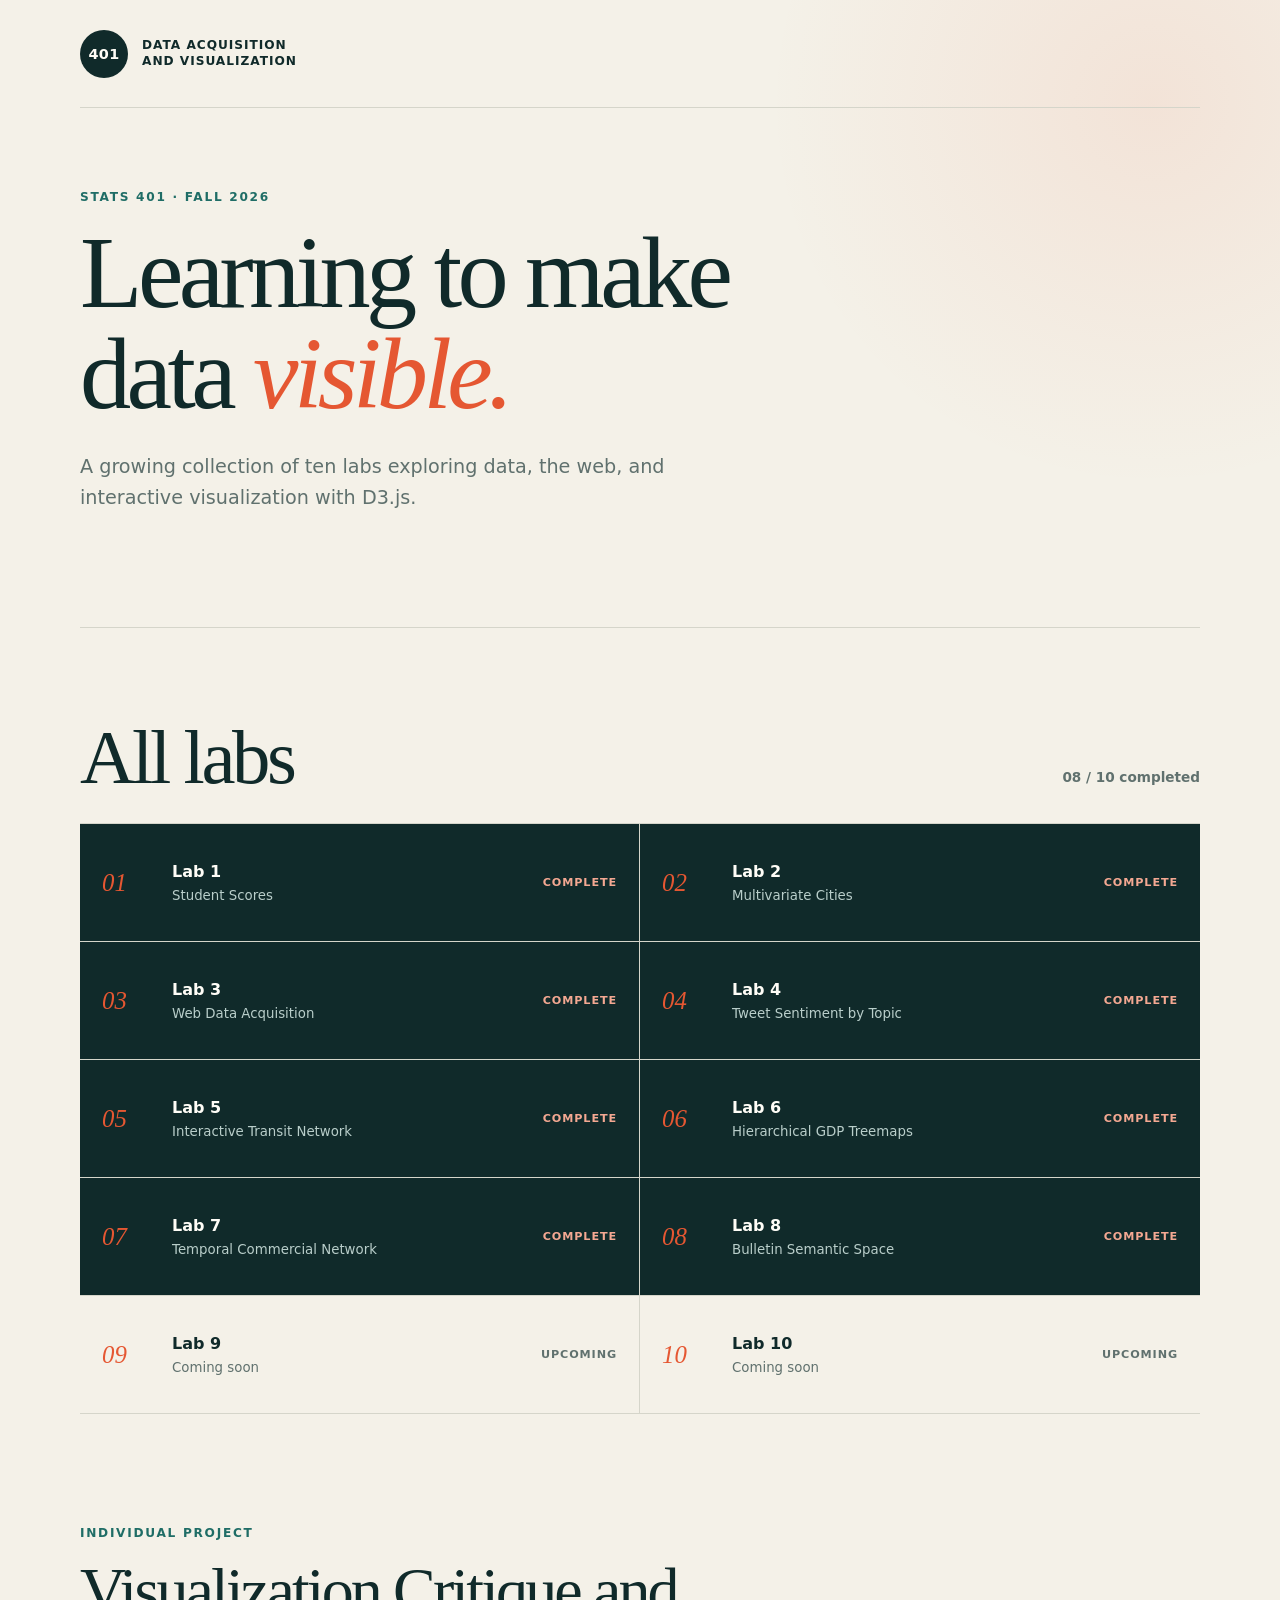
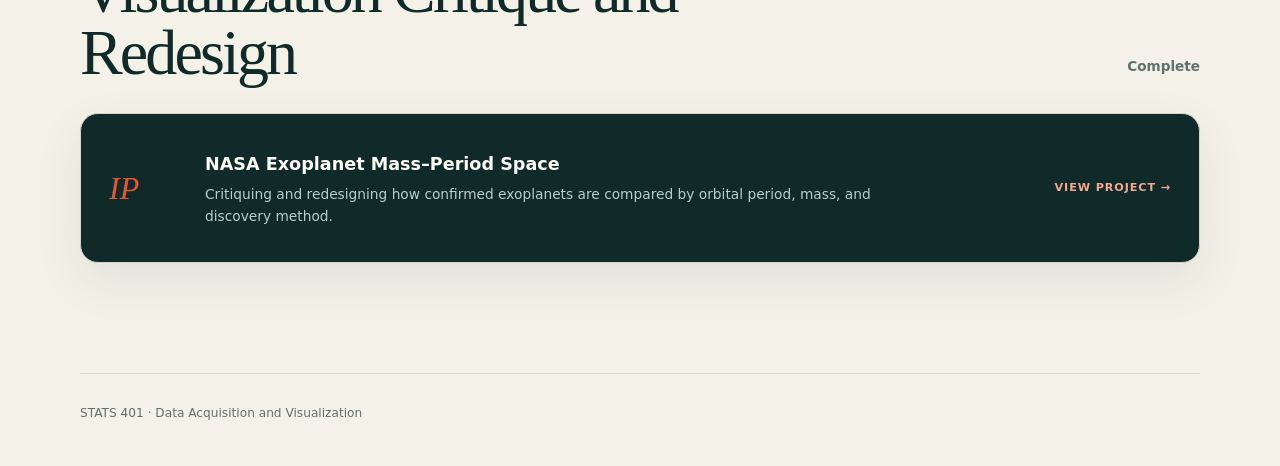
==== commit dbdcbf1f: "Save individual project visualization v1" ====
--- a/index.html
+++ b/index.html
@@ -116,6 +116,25 @@
                 </a>
             </nav>
         </section>
+
+        <section class="project-home" aria-labelledby="project-heading">
+            <div class="section-heading">
+                <div>
+                    <p class="eyebrow">Individual project</p>
+                    <h2 id="project-heading">Visualization Critique and Redesign</h2>
+                </div>
+                <p>Complete</p>
+            </div>
+
+            <a class="project-home-card" href="individual-project/index.html">
+                <span class="project-home-index">IP</span>
+                <span class="project-home-copy">
+                    <strong>NASA Exoplanet Mass–Period Space</strong>
+                    <small>Critiquing and redesigning how confirmed exoplanets are compared by orbital period, mass, and discovery method.</small>
+                </span>
+                <span class="status">View project →</span>
+            </a>
+        </section>
     </main>
 
     <footer>
--- a/css/style.css
+++ b/css/style.css
@@ -258,6 +258,1004 @@
 
 footer p {
     margin-bottom: 0;
+}
+
+/* Individual project entry */
+.project-home {
+    padding: 0 0 110px;
+}
+
+.project-home .section-heading h2 {
+    max-width: 760px;
+    font-size: clamp(2.5rem, 5vw, 4.7rem);
+}
+
+.project-home-card {
+    display: grid;
+    grid-template-columns: 72px minmax(0, 1fr) auto;
+    align-items: center;
+    gap: 24px;
+    min-height: 150px;
+    padding: 28px;
+    border: 1px solid var(--line);
+    border-radius: 18px;
+    color: var(--card);
+    background: var(--ink);
+    box-shadow: var(--shadow);
+    text-decoration: none;
+    transition: background 180ms ease, transform 180ms ease;
+}
+
+.project-home-card:hover {
+    background: var(--teal-dark);
+    transform: translateY(-2px);
+}
+
+.project-home-index {
+    color: var(--accent);
+    font-family: Georgia, "Times New Roman", serif;
+    font-size: 2rem;
+    font-style: italic;
+}
+
+.project-home-copy {
+    display: grid;
+    gap: 5px;
+}
+
+.project-home-copy strong {
+    font-size: 1.1rem;
+}
+
+.project-home-copy small {
+    max-width: 700px;
+    color: #b9ceca;
+    font-size: 0.86rem;
+}
+
+.project-home-card .status {
+    color: #f4a892;
+}
+
+/* Individual project placeholder */
+.project-intro h1 span {
+    color: var(--accent);
+    font-style: italic;
+}
+
+.project-status {
+    display: inline-grid;
+    gap: 2px;
+    margin-top: 30px;
+    padding: 12px 16px;
+    border-left: 4px solid var(--accent);
+    background: var(--card);
+}
+
+.project-status span {
+    color: var(--muted);
+    font-size: 0.66rem;
+    font-weight: 800;
+    letter-spacing: 0.09em;
+    text-transform: uppercase;
+}
+
+.project-status strong {
+    font-size: 0.86rem;
+}
+
+.project-original {
+    margin-bottom: 88px;
+}
+
+.project-chart-header > div {
+    max-width: 760px;
+}
+
+.source-link {
+    flex: 0 0 auto;
+    color: var(--teal);
+    font-size: 0.82rem;
+    font-weight: 800;
+    text-underline-offset: 4px;
+}
+
+.original-figure {
+    margin: 0;
+}
+
+.original-figure a,
+.original-figure img {
+    display: block;
+    width: 100%;
+}
+
+.original-figure a {
+    overflow: hidden;
+    border: 1px solid var(--line);
+    border-radius: 12px;
+    background: white;
+}
+
+.original-figure img {
+    height: auto;
+}
+
+.original-figure figcaption {
+    max-width: 850px;
+    margin-top: 13px;
+    color: var(--muted);
+    font-size: 0.74rem;
+}
+
+.project-progress {
+    padding: 0 0 88px;
+}
+
+.project-progress .section-heading h2,
+.project-data h2 {
+    font-size: clamp(2.3rem, 5vw, 4.2rem);
+}
+
+.progress-grid {
+    display: grid;
+    grid-template-columns: repeat(3, minmax(0, 1fr));
+    border-top: 1px solid var(--line);
+}
+
+.progress-grid article {
+    padding: 28px 26px 10px 0;
+    border-right: 1px solid var(--line);
+}
+
+.progress-grid article + article {
+    padding-left: 26px;
+}
+
+.progress-grid article:last-child {
+    border-right: 0;
+}
+
+.progress-grid span {
+    color: var(--accent);
+    font-family: Georgia, "Times New Roman", serif;
+    font-size: 1.35rem;
+    font-style: italic;
+}
+
+.progress-grid h3 {
+    margin: 10px 0 9px;
+    font-family: Georgia, "Times New Roman", serif;
+    font-size: 1.55rem;
+}
+
+.progress-grid p {
+    margin-bottom: 0;
+    color: var(--muted);
+    font-size: 0.88rem;
+}
+
+.redesign-placeholder {
+    min-height: 380px;
+    display: grid;
+    place-content: center;
+    justify-items: start;
+    background:
+        linear-gradient(135deg, rgba(31, 109, 102, 0.06), rgba(229, 87, 50, 0.06)),
+        var(--card);
+}
+
+.redesign-placeholder h2 {
+    max-width: 780px;
+    margin-bottom: 18px;
+    font-size: clamp(2.5rem, 5vw, 4.6rem);
+}
+
+.redesign-placeholder > p:last-child {
+    max-width: 650px;
+    margin-bottom: 0;
+    color: var(--muted);
+}
+
+.project-data {
+    display: grid;
+    grid-template-columns: minmax(0, 0.85fr) minmax(0, 1.15fr);
+    gap: 64px;
+    padding: 0 0 82px;
+}
+
+.project-data h2 {
+    margin-bottom: 0;
+}
+
+.project-data ul {
+    margin: 30px 0 0;
+    padding-left: 22px;
+    color: var(--muted);
+}
+
+.project-data li + li {
+    margin-top: 12px;
+}
+
+.project-data a {
+    color: var(--teal);
+    font-weight: 800;
+    text-underline-offset: 3px;
+}
+
+.project-back-link {
+    margin-bottom: 72px;
+}
+
+.project-subnav {
+    display: flex;
+    flex-wrap: wrap;
+    gap: 9px;
+    margin-top: 34px;
+}
+
+.project-subnav a {
+    padding: 8px 13px;
+    border: 1px solid var(--line);
+    border-radius: 999px;
+    color: var(--teal-dark);
+    background: var(--card);
+    font-size: 0.74rem;
+    font-weight: 800;
+    text-decoration: none;
+    transition: border-color 160ms ease, background 160ms ease;
+}
+
+.project-subnav a:hover,
+.project-subnav a:focus-visible {
+    border-color: var(--teal);
+    background: #e3efeb;
+}
+
+.project-tabs {
+    width: fit-content;
+    display: inline-flex;
+    gap: 4px;
+    margin-top: 34px;
+    padding: 4px;
+    border: 1px solid var(--line);
+    border-radius: 10px;
+    background: rgba(255, 253, 247, 0.72);
+}
+
+.project-tabs a {
+    min-width: 118px;
+    padding: 9px 16px;
+    border-radius: 7px;
+    color: var(--muted);
+    font-size: 0.76rem;
+    font-weight: 850;
+    text-align: center;
+    text-decoration: none;
+    transition: color 150ms ease, background 150ms ease;
+}
+
+.project-tabs a:hover,
+.project-tabs a:focus-visible {
+    color: var(--teal-dark);
+    background: #e3efeb;
+}
+
+.project-tabs a.is-active {
+    color: var(--card);
+    background: var(--ink);
+}
+
+.project-tabs a:focus-visible {
+    outline: 3px solid rgba(31, 109, 102, 0.28);
+    outline-offset: 2px;
+}
+
+.project-redesign {
+    margin-bottom: 96px;
+}
+
+.project-chart-note {
+    margin: -8px 0 24px;
+    padding: 13px 16px;
+    border-left: 4px solid var(--accent);
+    color: var(--muted);
+    background: #f8f5ec;
+    font-size: 0.82rem;
+}
+
+.project-chart-note strong {
+    color: var(--ink);
+}
+
+.exoplanet-controls {
+    display: grid;
+    gap: 16px;
+    margin-bottom: 14px;
+}
+
+.control-primary {
+    display: grid;
+    grid-template-columns: minmax(180px, 1.1fr) minmax(190px, 1fr) minmax(190px, 1fr) auto auto;
+    align-items: end;
+    gap: 12px;
+}
+
+.project-control {
+    display: grid;
+    gap: 6px;
+    color: var(--muted);
+    font-size: 0.66rem;
+    font-weight: 850;
+    letter-spacing: 0.06em;
+    text-transform: uppercase;
+}
+
+.project-control input,
+.project-control select {
+    width: 100%;
+    min-height: 42px;
+    padding: 8px 11px;
+    border: 1px solid var(--line);
+    border-radius: 7px;
+    color: var(--ink);
+    background: var(--card);
+    font: inherit;
+    font-size: 0.8rem;
+    font-weight: 700;
+    letter-spacing: 0;
+    text-transform: none;
+}
+
+.project-year-control input {
+    min-height: 42px;
+    padding-inline: 0;
+    accent-color: var(--teal);
+}
+
+.project-year-control output {
+    color: var(--teal-dark);
+}
+
+.project-checkbox {
+    min-height: 42px;
+    display: flex;
+    align-items: center;
+    gap: 8px;
+    padding: 8px 11px;
+    border: 1px solid var(--line);
+    border-radius: 7px;
+    color: var(--ink);
+    background: var(--card);
+    font-size: 0.75rem;
+    font-weight: 750;
+    white-space: nowrap;
+}
+
+.project-checkbox input {
+    accent-color: var(--teal);
+}
+
+.project-reset,
+.method-actions button,
+.method-button,
+.detail-clear {
+    border: 1px solid var(--line);
+    color: var(--ink);
+    background: var(--card);
+    font: inherit;
+    font-weight: 800;
+    cursor: pointer;
+}
+
+.project-reset {
+    min-height: 42px;
+    padding: 8px 13px;
+    border-radius: 7px;
+    font-size: 0.75rem;
+    white-space: nowrap;
+}
+
+.project-control input:focus-visible,
+.project-control select:focus-visible,
+.project-checkbox:focus-within,
+.project-reset:focus-visible,
+.method-actions button:focus-visible,
+.method-button:focus-visible,
+.detail-clear:focus-visible,
+.exoplanet-chart svg:focus-visible {
+    outline: 3px solid rgba(31, 109, 102, 0.28);
+    outline-offset: 2px;
+}
+
+.method-filter {
+    position: relative;
+    margin: 0;
+    padding: 15px 16px 16px;
+    border: 1px solid var(--line);
+    border-radius: 10px;
+}
+
+.method-filter legend {
+    padding: 0 6px;
+    color: var(--ink);
+    font-size: 0.7rem;
+    font-weight: 850;
+    letter-spacing: 0.06em;
+    text-transform: uppercase;
+}
+
+.method-filter legend span {
+    color: var(--muted);
+    font-weight: 650;
+    letter-spacing: 0;
+    text-transform: none;
+}
+
+.method-actions {
+    position: absolute;
+    top: -17px;
+    right: 11px;
+    padding-inline: 5px;
+    background: var(--card);
+}
+
+.method-actions button {
+    padding: 5px 9px;
+    border-radius: 999px;
+    color: var(--teal);
+    font-size: 0.66rem;
+}
+
+.method-buttons {
+    display: flex;
+    flex-wrap: wrap;
+    gap: 7px;
+}
+
+.method-button {
+    display: inline-grid;
+    grid-template-columns: 10px auto auto;
+    align-items: center;
+    gap: 6px;
+    padding: 7px 9px;
+    border-radius: 999px;
+    color: var(--muted);
+    font-size: 0.67rem;
+    line-height: 1.15;
+    transition: border-color 120ms ease, opacity 120ms ease, box-shadow 120ms ease;
+}
+
+.method-button strong {
+    color: var(--ink);
+    font-size: 0.62rem;
+    font-variant-numeric: tabular-nums;
+}
+
+.method-swatch {
+    width: 9px;
+    height: 9px;
+    border-radius: 50%;
+    background: var(--method-color);
+}
+
+.method-button.is-active {
+    border-color: var(--method-color);
+    color: var(--ink);
+    box-shadow: inset 0 0 0 1px var(--method-color);
+}
+
+.method-button:not(.is-active) {
+    opacity: 0.48;
+}
+
+.method-button:not(.is-active) .method-swatch {
+    background: #9ba6a2;
+}
+
+.chart-summary {
+    min-height: 30px;
+    padding: 5px 2px 9px;
+    color: var(--teal-dark);
+    font-size: 0.76rem;
+    font-weight: 800;
+}
+
+.exoplanet-workspace {
+    display: grid;
+    grid-template-columns: minmax(0, 1fr) 270px;
+    gap: 15px;
+    align-items: stretch;
+}
+
+.exoplanet-chart {
+    min-width: 0;
+    min-height: 560px;
+    overflow-x: auto;
+    border: 1px solid var(--line);
+    border-radius: 12px;
+    background:
+        radial-gradient(circle at 48% 42%, rgba(31, 109, 102, 0.045), transparent 25rem),
+        #f8f6ef;
+}
+
+.exoplanet-chart svg {
+    width: 100%;
+    min-width: 720px;
+    height: auto;
+    display: block;
+}
+
+.project-grid {
+    color: rgba(96, 113, 110, 0.19);
+}
+
+.project-grid .domain {
+    display: none;
+}
+
+.project-grid line {
+    stroke-dasharray: 2 5;
+}
+
+.project-axis {
+    color: var(--muted);
+    font-family: inherit;
+    font-size: 11px;
+}
+
+.project-axis .domain {
+    stroke: var(--ink);
+}
+
+.project-axis-label {
+    fill: var(--ink);
+    font-size: 13px;
+    font-weight: 800;
+}
+
+.exo-point {
+    opacity: 0.48;
+    stroke: rgba(255, 253, 247, 0.82);
+    stroke-width: 0.7px;
+    transition: opacity 100ms ease;
+}
+
+.exo-point:hover,
+.exo-point.is-selected {
+    opacity: 1;
+    stroke: var(--ink);
+    stroke-width: 1.6px;
+}
+
+.exo-point.is-hidden,
+.solar-planet.is-hidden {
+    display: none;
+}
+
+.solar-planet {
+    cursor: pointer;
+}
+
+.solar-planet circle {
+    fill: #ff4fc7;
+    stroke: var(--ink);
+    stroke-width: 2.5px;
+}
+
+.solar-planet text {
+    fill: var(--ink);
+    font-size: 10px;
+    font-weight: 850;
+    paint-order: stroke;
+    pointer-events: none;
+    stroke: #f8f6ef;
+    stroke-linejoin: round;
+    stroke-width: 4px;
+}
+
+.solar-planet:hover circle,
+.solar-planet.is-selected circle {
+    fill: var(--card);
+    stroke: #bd168d;
+    stroke-width: 4px;
+}
+
+.selection-ring {
+    fill: none;
+    stroke: var(--ink);
+    stroke-width: 2.5px;
+    pointer-events: none;
+}
+
+.selection-uncertainty {
+    stroke: var(--ink);
+    stroke-linecap: round;
+    stroke-width: 2px;
+    pointer-events: none;
+}
+
+.planet-detail {
+    min-height: 560px;
+    padding: 23px;
+    border: 1px solid var(--line);
+    border-radius: 12px;
+    background: #f8f5ec;
+}
+
+.planet-detail h3 {
+    margin: 0 0 13px;
+    overflow-wrap: anywhere;
+    font-family: Georgia, "Times New Roman", serif;
+    font-size: 1.65rem;
+    line-height: 1.08;
+}
+
+.planet-detail > p:not(.detail-kicker, .detail-method) {
+    color: var(--muted);
+    font-size: 0.8rem;
+}
+
+.detail-method {
+    display: flex;
+    align-items: center;
+    gap: 7px;
+    color: var(--muted);
+    font-size: 0.72rem;
+    font-weight: 800;
+}
+
+.detail-method i {
+    width: 10px;
+    height: 10px;
+    display: inline-block;
+    flex: 0 0 auto;
+    border-radius: 50%;
+    background: var(--detail-color);
+}
+
+.planet-detail-list {
+    display: grid;
+    grid-template-columns: 76px minmax(0, 1fr);
+    gap: 8px 9px;
+    margin: 18px 0;
+    padding: 17px 0;
+    border-top: 1px solid var(--line);
+    border-bottom: 1px solid var(--line);
+}
+
+.planet-detail-list dt {
+    color: var(--muted);
+    font-size: 0.62rem;
+    font-weight: 850;
+    letter-spacing: 0.05em;
+    text-transform: uppercase;
+}
+
+.planet-detail-list dd {
+    margin: 0;
+    overflow-wrap: anywhere;
+    font-size: 0.69rem;
+    font-weight: 750;
+}
+
+.detail-clear {
+    padding: 7px 10px;
+    border-radius: 6px;
+    color: var(--teal);
+    font-size: 0.69rem;
+}
+
+.project-tooltip {
+    position: fixed;
+    z-index: 30;
+    display: grid;
+    gap: 2px;
+    width: min(290px, calc(100vw - 20px));
+    padding: 12px 14px;
+    border: 1px solid var(--line);
+    border-radius: 8px;
+    color: var(--ink);
+    background: var(--card);
+    box-shadow: var(--shadow);
+    font-size: 0.74rem;
+    pointer-events: none;
+}
+
+.project-tooltip[hidden] {
+    display: none;
+}
+
+.project-tooltip strong {
+    margin-bottom: 2px;
+    color: var(--teal-dark);
+    font-size: 0.88rem;
+}
+
+.project-tooltip small {
+    margin-top: 3px;
+    color: var(--muted);
+    font-size: 0.65rem;
+}
+
+.keyboard-note,
+.redesign-caption figcaption {
+    color: var(--muted);
+    font-size: 0.7rem;
+}
+
+.keyboard-note {
+    margin: 12px 0 0;
+}
+
+.redesign-caption {
+    margin: 10px 0 0;
+}
+
+.redesign-caption figcaption {
+    max-width: 860px;
+}
+
+.project-report {
+    padding: 0 0 100px;
+}
+
+.report-heading h2 {
+    max-width: 780px;
+    font-size: clamp(2.6rem, 5vw, 4.8rem);
+}
+
+.report-body {
+    border-top: 1px solid var(--line);
+}
+
+.report-body > section {
+    display: grid;
+    grid-template-columns: 70px minmax(0, 780px);
+    gap: 24px;
+    padding: 34px 0;
+    border-bottom: 1px solid var(--line);
+}
+
+.report-number {
+    margin: 1px 0 0;
+    color: var(--accent);
+    font-family: Georgia, "Times New Roman", serif;
+    font-size: 1.35rem;
+    font-style: italic;
+}
+
+.report-body h3 {
+    margin: 0 0 15px;
+    font-family: Georgia, "Times New Roman", serif;
+    font-size: 1.7rem;
+}
+
+.report-body section p:not(.report-number) {
+    color: #334e4b;
+    font-family: Georgia, "Times New Roman", serif;
+    font-size: 1rem;
+    line-height: 1.72;
+}
+
+.report-body section p:last-child {
+    margin-bottom: 0;
+}
+
+.project-sources {
+    display: grid;
+    grid-template-columns: minmax(0, 0.82fr) minmax(0, 1.18fr);
+    gap: 64px;
+    padding: 0 0 90px;
+}
+
+.project-sources h2 {
+    margin-bottom: 0;
+    font-size: clamp(2.3rem, 5vw, 4.2rem);
+}
+
+.project-sources ol {
+    margin: 2px 0 26px;
+    padding-left: 22px;
+    color: var(--muted);
+    font-size: 0.8rem;
+}
+
+.project-sources ol li + li {
+    margin-top: 9px;
+}
+
+.project-sources a {
+    color: var(--teal);
+    font-weight: 800;
+    text-underline-offset: 3px;
+}
+
+.data-downloads {
+    display: flex;
+    flex-wrap: wrap;
+    gap: 8px;
+    margin: 0;
+    padding: 0;
+    list-style: none;
+}
+
+.data-downloads a {
+    display: inline-block;
+    padding: 7px 10px;
+    border: 1px solid var(--line);
+    border-radius: 999px;
+    background: var(--card);
+    font-size: 0.7rem;
+    text-decoration: none;
+}
+
+/* Standalone individual project report */
+.simple-report-header {
+    padding: 70px 0 48px;
+    border-bottom: 1px solid var(--line);
+}
+
+.simple-report-header h1 {
+    margin-bottom: 20px;
+    font-size: clamp(3rem, 7vw, 5.5rem);
+}
+
+.simple-report-header .lead {
+    margin-bottom: 0;
+    color: var(--muted);
+    font-size: 1rem;
+}
+
+.simple-report {
+    max-width: 820px;
+    padding: 46px 0 80px;
+}
+
+.simple-report > section {
+    padding: 0 0 34px;
+}
+
+.simple-report > section + section {
+    padding-top: 34px;
+    border-top: 1px solid var(--line);
+}
+
+.simple-report h2 {
+    margin-bottom: 18px;
+    font-size: clamp(1.9rem, 4vw, 2.8rem);
+    line-height: 1.08;
+}
+
+.simple-report p,
+.simple-report li {
+    color: #334e4b;
+    font-family: Georgia, "Times New Roman", serif;
+    font-size: 1rem;
+    line-height: 1.72;
+}
+
+.simple-report a {
+    color: var(--teal);
+    text-underline-offset: 3px;
+}
+
+.simple-report figure {
+    margin: 26px 0 34px;
+}
+
+.simple-report figure img {
+    width: 100%;
+    height: auto;
+    display: block;
+    border: 1px solid var(--line);
+    border-radius: 6px;
+    background: white;
+}
+
+.simple-report figcaption {
+    margin-top: 9px;
+    color: var(--muted);
+    font-size: 0.72rem;
+}
+
+.simple-report ol {
+    padding-left: 22px;
+}
+
+.simple-report li + li {
+    margin-top: 8px;
+}
+
+.report-back-link {
+    margin-bottom: 72px;
+}
+
+.capture-mode .site-header,
+.capture-mode .project-intro,
+.capture-mode .project-original,
+.capture-mode .project-report,
+.capture-mode .project-sources,
+.capture-mode .project-back-link,
+.capture-mode footer {
+    display: none;
+}
+
+.capture-mode main {
+    width: min(1500px, calc(100% - 32px));
+    padding-top: 16px;
+}
+
+.capture-mode .project-redesign {
+    margin-bottom: 0;
+    box-shadow: none;
+}
+
+@media (max-width: 1050px) {
+    .control-primary {
+        grid-template-columns: repeat(2, minmax(0, 1fr));
+    }
+
+    .project-reset,
+    .project-checkbox {
+        justify-self: stretch;
+    }
+
+    .exoplanet-workspace {
+        grid-template-columns: 1fr;
+    }
+
+    .planet-detail {
+        min-height: auto;
+    }
+}
+
+@media (max-width: 760px) {
+    .control-primary,
+    .project-sources {
+        grid-template-columns: 1fr;
+    }
+
+    .project-chart-header {
+        align-items: flex-start;
+    }
+
+    .project-redesign {
+        padding-inline: 18px;
+    }
+
+    .method-actions {
+        position: static;
+        margin: -3px 0 10px;
+        padding: 0;
+    }
+
+    .exoplanet-chart {
+        min-height: 460px;
+    }
+
+    .report-body > section {
+        grid-template-columns: 44px minmax(0, 1fr);
+        gap: 12px;
+    }
+
+    .project-sources {
+        gap: 26px;
+    }
+
+    .project-tabs {
+        width: 100%;
+    }
+
+    .project-tabs a {
+        flex: 1;
+        min-width: 0;
+    }
+
+    .simple-report-header {
+        padding-top: 52px;
+    }
 }
 
 /* Lab 1 */
@@ -2486,6 +3484,34 @@
         grid-template-columns: 1fr;
     }
 
+    .project-home-card {
+        grid-template-columns: 52px minmax(0, 1fr);
+    }
+
+    .project-home-card .status {
+        grid-column: 2;
+    }
+
+    .progress-grid,
+    .project-data {
+        grid-template-columns: 1fr;
+    }
+
+    .progress-grid article,
+    .progress-grid article + article {
+        padding: 26px 0;
+        border-right: 0;
+        border-bottom: 1px solid var(--line);
+    }
+
+    .progress-grid article:last-child {
+        border-bottom: 0;
+    }
+
+    .project-data {
+        gap: 12px;
+    }
+
     .lab-card:nth-child(odd) {
         border-right: 0;
     }
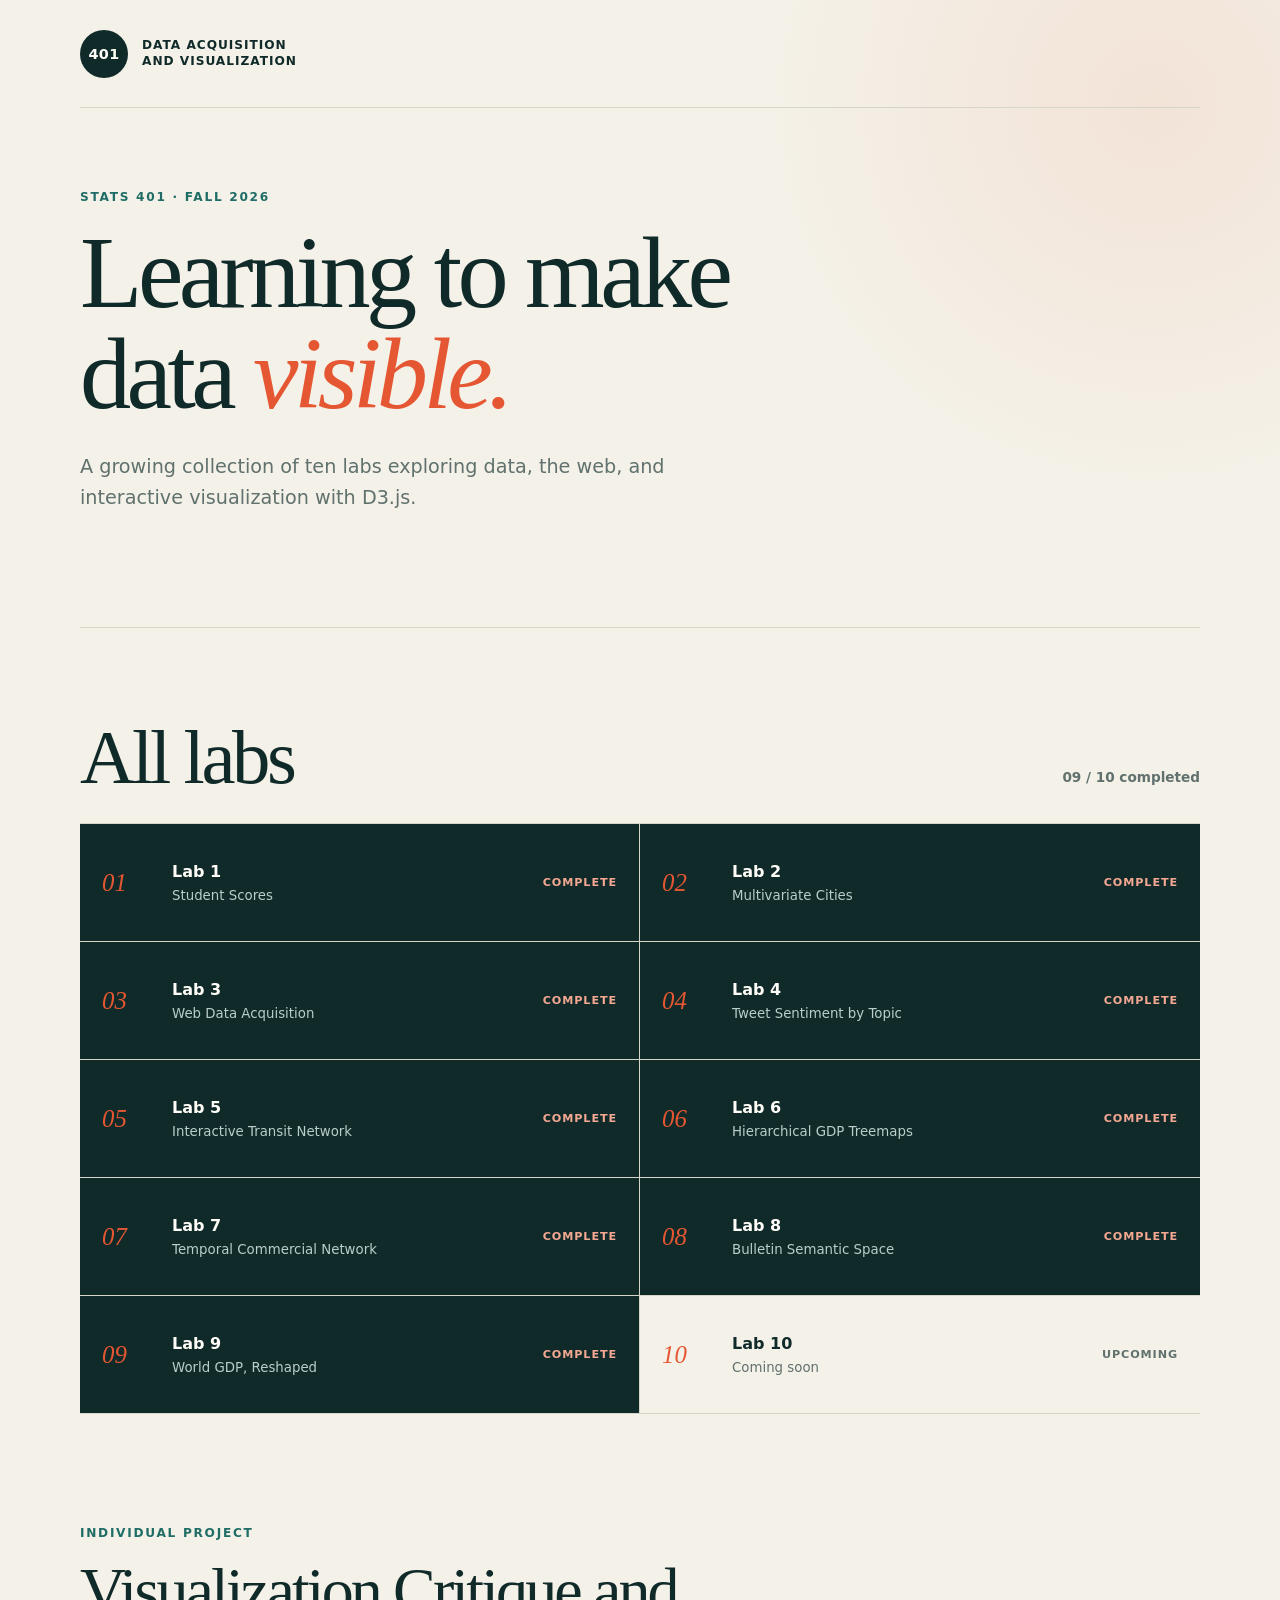
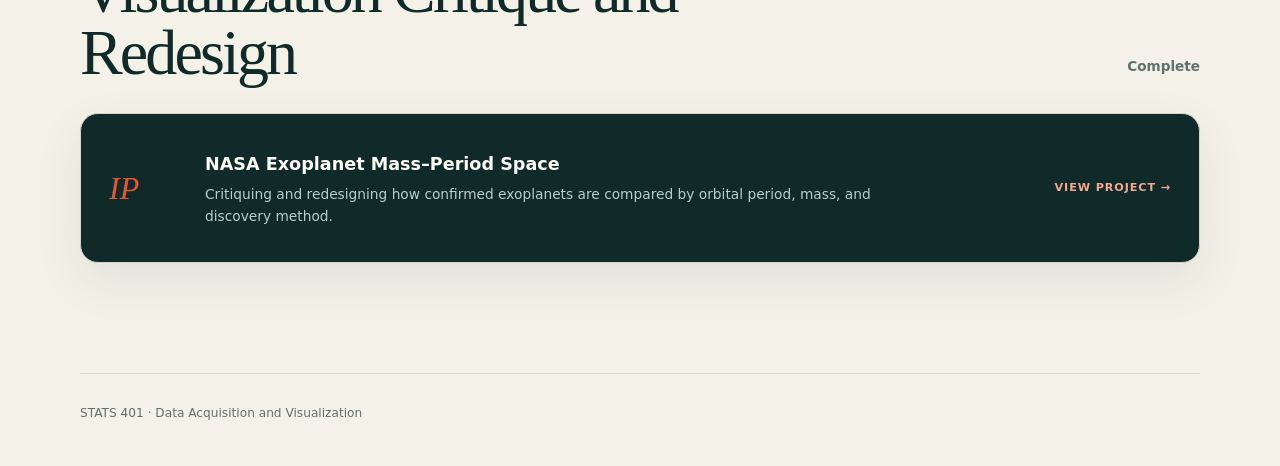
==== commit 8a9765e0: "Build Lab 9 GDP cartogram comparison" ====
--- a/index.html
+++ b/index.html
@@ -30,7 +30,7 @@
                 <div>
                     <h2 id="labs-heading">All labs</h2>
                 </div>
-                <p>08 / 10 completed</p>
+                <p>09 / 10 completed</p>
             </div>
 
             <nav class="lab-grid" aria-label="Lab navigation">
@@ -98,13 +98,13 @@
                     </span>
                     <span class="status status--complete">Complete</span>
                 </a>
-                <a class="lab-card" href="lab9/index.html">
+                <a class="lab-card lab-card--featured" href="lab9/index.html">
                     <span class="lab-number">09</span>
                     <span class="lab-info">
                         <strong>Lab 9</strong>
-                        <small>Coming soon</small>
+                        <small>World GDP, Reshaped</small>
                     </span>
-                    <span class="status">Upcoming</span>
+                    <span class="status status--complete">Complete</span>
                 </a>
                 <a class="lab-card" href="lab10/index.html">
                     <span class="lab-number">10</span>
@@ -126,7 +126,7 @@
                 <p>Complete</p>
             </div>
 
-            <a class="project-home-card" href="individual-project/index.html">
+            <a class="project-home-card" href="Visualization-Critique-and-Redesign/index.html">
                 <span class="project-home-index">IP</span>
                 <span class="project-home-copy">
                     <strong>NASA Exoplanet Mass–Period Space</strong>
--- a/css/style.css
+++ b/css/style.css
@@ -762,9 +762,34 @@
     font-weight: 800;
 }
 
+.interaction-toolbar {
+    display: flex;
+    align-items: center;
+    justify-content: flex-start;
+    gap: 18px;
+    margin: 0 0 14px;
+    padding: 8px 10px;
+    border: 1px solid var(--line);
+    border-radius: 9px;
+    background: #f8f5ec;
+}
+
+.interaction-toolbar p {
+    margin: 0;
+    color: var(--muted);
+    font-size: 0.7rem;
+    font-weight: 750;
+    text-align: left;
+}
+
+.interaction-toolbar strong {
+    margin-right: 5px;
+    color: var(--ink);
+}
+
 .exoplanet-workspace {
     display: grid;
-    grid-template-columns: minmax(0, 1fr) 270px;
+    grid-template-columns: minmax(0, 1fr);
     gap: 15px;
     align-items: stretch;
 }
@@ -829,6 +854,16 @@
     stroke-width: 1.6px;
 }
 
+.exo-point.is-brush-muted {
+    opacity: 0.055;
+}
+
+.exo-point.is-brush-selected {
+    opacity: 0.94;
+    stroke: rgba(16, 42, 42, 0.78);
+    stroke-width: 1.15px;
+}
+
 .exo-point.is-hidden,
 .solar-planet.is-hidden {
     display: none;
@@ -876,8 +911,24 @@
     pointer-events: none;
 }
 
+.population-brush .overlay {
+    cursor: crosshair;
+}
+
+.population-brush .selection {
+    fill: rgba(229, 87, 50, 0.12);
+    stroke: var(--accent);
+    stroke-dasharray: 5 3;
+    stroke-width: 2px;
+}
+
+.population-brush .handle {
+    fill: var(--accent);
+    opacity: 0.72;
+}
+
 .planet-detail {
-    min-height: 560px;
+    min-height: auto;
     padding: 23px;
     border: 1px solid var(--line);
     border-radius: 12px;
@@ -945,6 +996,180 @@
     border-radius: 6px;
     color: var(--teal);
     font-size: 0.69rem;
+}
+
+.population-range {
+    display: grid;
+    grid-template-columns: repeat(2, minmax(0, 1fr));
+    gap: 8px;
+    margin: 16px 0 22px;
+}
+
+.population-range > div {
+    padding: 10px;
+    border: 1px solid var(--line);
+    border-radius: 7px;
+    background: var(--card);
+}
+
+.population-range span,
+.population-range strong {
+    display: block;
+}
+
+.population-range span {
+    margin-bottom: 4px;
+    color: var(--muted);
+    font-size: 0.58rem;
+    font-weight: 850;
+    letter-spacing: 0.05em;
+    text-transform: uppercase;
+}
+
+.population-range strong {
+    font-size: 0.65rem;
+    line-height: 1.45;
+}
+
+.population-methods,
+.population-years {
+    margin-bottom: 23px;
+}
+
+.population-methods h4,
+.population-years h4 {
+    margin: 0 0 11px;
+    font-size: 0.68rem;
+    letter-spacing: 0.06em;
+    text-transform: uppercase;
+}
+
+.population-method-row {
+    display: grid;
+    grid-template-columns: minmax(0, 1fr) auto;
+    gap: 4px 8px;
+    margin-bottom: 9px;
+    color: var(--ink);
+    font-size: 0.64rem;
+    font-weight: 750;
+}
+
+.population-method-row > span {
+    overflow: hidden;
+    text-overflow: ellipsis;
+    white-space: nowrap;
+}
+
+.population-method-row > strong {
+    font-variant-numeric: tabular-nums;
+}
+
+.population-method-comparison {
+    display: flex;
+    grid-column: 1 / -1;
+    align-items: baseline;
+    gap: 5px 14px;
+    color: var(--muted);
+    font-size: 0.59rem;
+    font-weight: 750;
+}
+
+.population-method-comparison b {
+    color: var(--ink);
+    font-variant-numeric: tabular-nums;
+}
+
+.population-method-comparison em {
+    margin-left: auto;
+    font-style: normal;
+    font-variant-numeric: tabular-nums;
+    font-weight: 900;
+}
+
+.population-method-comparison em.is-positive {
+    color: var(--teal);
+}
+
+.population-method-comparison em.is-negative {
+    color: var(--accent);
+}
+
+.population-method-comparison em.is-neutral {
+    color: var(--muted);
+}
+
+.population-method-row > i {
+    position: relative;
+    height: 5px;
+    grid-column: 1 / -1;
+    border-radius: 999px;
+    background: rgba(96, 113, 110, 0.14);
+}
+
+.population-method-row > i > b {
+    width: var(--population-width);
+    height: 100%;
+    display: block;
+    border-radius: inherit;
+    background: var(--population-color);
+}
+
+.population-method-row > i > span {
+    position: absolute;
+    top: -3px;
+    left: var(--overall-position);
+    width: 2px;
+    height: 11px;
+    border-radius: 1px;
+    background: var(--ink);
+    box-shadow: 0 0 0 1px #f8f5ec;
+    transform: translateX(-50%);
+}
+
+.population-comparison-note {
+    margin: 12px 0 0;
+    color: var(--muted);
+    font-size: 0.58rem;
+    font-weight: 700;
+}
+
+.population-section-heading {
+    display: flex;
+    align-items: baseline;
+    justify-content: space-between;
+    gap: 8px;
+}
+
+.population-section-heading span {
+    color: var(--muted);
+    font-size: 0.58rem;
+    font-weight: 750;
+}
+
+#population-year-chart {
+    width: 100%;
+    height: auto;
+    display: block;
+    overflow: visible;
+}
+
+.year-spark-bar {
+    fill: var(--teal);
+}
+
+.year-spark-baseline {
+    stroke: var(--line);
+    stroke-width: 1px;
+}
+
+.population-year-labels {
+    display: flex;
+    justify-content: space-between;
+    margin-top: 2px;
+    color: var(--muted);
+    font-size: 0.58rem;
+    font-variant-numeric: tabular-nums;
+    font-weight: 750;
 }
 
 .project-tooltip {
@@ -1242,6 +1467,15 @@
 
     .project-sources {
         gap: 26px;
+    }
+
+    .interaction-toolbar {
+        align-items: stretch;
+        flex-direction: column;
+    }
+
+    .interaction-toolbar p {
+        text-align: left;
     }
 
     .project-tabs {
@@ -3433,6 +3667,326 @@
     border: 0;
 }
 
+/* Lab 9 */
+.lab9-intro {
+    padding-bottom: 86px;
+    border-bottom: 1px solid var(--line);
+}
+
+.lab9-intro h1 span {
+    color: var(--accent);
+    font-style: italic;
+}
+
+.lab9-data,
+.lab9-comparison {
+    display: grid;
+    grid-template-columns: minmax(0, 0.8fr) minmax(0, 1.2fr);
+    gap: clamp(38px, 8vw, 100px);
+    padding: 92px 0;
+    border-bottom: 1px solid var(--line);
+}
+
+.lab9-data h2,
+.lab9-comparison h2 {
+    margin: 0;
+    font-size: clamp(2.5rem, 5vw, 4.6rem);
+}
+
+.lab9-data-copy,
+.lab9-comparison-copy {
+    color: var(--muted);
+    font-size: 0.96rem;
+}
+
+.lab9-data-copy p:last-of-type,
+.lab9-comparison-copy p:last-child {
+    margin-bottom: 0;
+}
+
+.lab9-data-copy strong,
+.lab9-comparison-copy strong {
+    color: var(--ink);
+}
+
+.lab9-source-links {
+    display: flex;
+    flex-wrap: wrap;
+    gap: 12px 22px;
+    margin-top: 28px;
+}
+
+.lab9-source-links a {
+    color: var(--teal);
+    font-size: 0.8rem;
+    font-weight: 800;
+    text-underline-offset: 4px;
+}
+
+.lab9-map-section {
+    padding: 92px 0 84px;
+    border-bottom: 1px solid var(--line);
+}
+
+.lab9-chart-header {
+    align-items: flex-end;
+    margin-bottom: 26px;
+}
+
+.lab9-chart-header > div {
+    max-width: 800px;
+}
+
+.lab9-chart-header .eyebrow {
+    margin-bottom: 10px;
+}
+
+.lab9-chart-header h2 {
+    margin-bottom: 14px;
+}
+
+.lab9-chart-header p:last-child {
+    max-width: 720px;
+    font-size: 0.92rem;
+}
+
+.lab9-legend-wrap {
+    display: grid;
+    grid-template-columns: minmax(180px, 0.7fr) minmax(320px, 1.4fr) auto;
+    align-items: center;
+    gap: 22px;
+    margin-bottom: 14px;
+    padding: 14px 18px;
+    border: 1px solid var(--line);
+    border-radius: 12px;
+    background: var(--card);
+}
+
+.lab9-legend-wrap > div:first-child {
+    display: grid;
+}
+
+.lab9-legend-wrap strong,
+.lab9-area-key > strong {
+    color: var(--ink);
+    font-size: 0.68rem;
+    letter-spacing: 0.06em;
+    text-transform: uppercase;
+}
+
+.lab9-legend-wrap > div:first-child span {
+    color: var(--muted);
+    font-size: 0.7rem;
+}
+
+.lab9-color-legend svg {
+    width: 100%;
+    height: auto;
+    display: block;
+}
+
+.lab9-legend-axis {
+    color: var(--muted);
+    font-family: inherit;
+    font-size: 9px;
+}
+
+.lab9-legend-axis .domain {
+    stroke: var(--line);
+}
+
+.lab9-missing-key {
+    display: inline-flex;
+    align-items: center;
+    gap: 7px;
+    color: var(--muted);
+    font-size: 0.7rem;
+    font-weight: 750;
+    white-space: nowrap;
+}
+
+.lab9-missing-key i {
+    width: 18px;
+    height: 12px;
+    border: 1px solid #c6c3ba;
+    background: #dfddd4;
+}
+
+.lab9-map {
+    min-height: 560px;
+    overflow: hidden;
+    border: 1px solid var(--line);
+    border-radius: 18px;
+    background:
+        radial-gradient(circle at 50% 42%, rgba(31, 109, 102, 0.045), transparent 28rem),
+        #f8f5ec;
+    box-shadow: var(--shadow);
+}
+
+.lab9-map svg {
+    width: 100%;
+    height: auto;
+    display: block;
+}
+
+#choropleth-map svg {
+    cursor: grab;
+}
+
+#choropleth-map svg:active {
+    cursor: grabbing;
+}
+
+.lab9-sphere {
+    fill: #f8f5ec;
+    stroke: var(--line);
+    stroke-width: 1px;
+}
+
+.lab9-graticule,
+.lab9-cartogram-graticule {
+    fill: none;
+    stroke: rgba(96, 113, 110, 0.18);
+    stroke-width: 0.65px;
+    pointer-events: none;
+}
+
+.lab9-country {
+    stroke: var(--card);
+    stroke-linejoin: round;
+    stroke-width: 0.75px;
+    transition: opacity 150ms ease, filter 150ms ease;
+    outline: none;
+}
+
+.lab9-country[tabindex="0"] {
+    cursor: pointer;
+}
+
+.lab9-country:focus-visible {
+    stroke: var(--ink);
+    stroke-width: 2px;
+}
+
+.lab9-country.is-linked-muted {
+    opacity: 0.25;
+}
+
+.lab9-country.is-linked-active {
+    filter: drop-shadow(0 0 4px rgba(229, 87, 50, 0.65));
+    opacity: 1;
+    stroke: var(--accent);
+    stroke-width: 3px !important;
+}
+
+.interaction-note {
+    margin: 12px 2px 0;
+    color: var(--muted);
+    font-size: 0.72rem;
+}
+
+.lab9-cartogram-section {
+    background: linear-gradient(90deg, transparent, rgba(31, 109, 102, 0.025), transparent);
+}
+
+.lab9-area-key {
+    display: flex;
+    align-items: center;
+    justify-content: flex-end;
+    gap: 10px 18px;
+    min-height: 58px;
+    margin-bottom: 14px;
+    padding: 10px 18px;
+    border: 1px solid var(--line);
+    border-radius: 12px;
+    color: var(--muted);
+    background: var(--card);
+    font-size: 0.7rem;
+    font-weight: 750;
+}
+
+.lab9-area-key span {
+    display: inline-flex;
+    align-items: center;
+    gap: 7px;
+}
+
+.lab9-cartogram-data-key,
+.lab9-cartogram-missing-key {
+    width: 18px;
+    height: 12px;
+    display: inline-block;
+    border: 1px solid rgba(16, 42, 42, 0.18);
+}
+
+.lab9-cartogram-data-key {
+    background: linear-gradient(90deg, #cfe4dc, #123f43);
+}
+
+.lab9-cartogram-missing-key {
+    background: #dfddd4;
+}
+
+.lab9-cartogram .cartogram {
+    position: relative;
+}
+
+.lab9-cartogram .float-tooltip {
+    display: none;
+}
+
+.lab9-cartogram-country {
+    outline: none;
+    stroke: var(--card);
+    stroke-linejoin: round;
+    stroke-width: 0.8px;
+    transition: opacity 150ms ease, filter 150ms ease;
+}
+
+.lab9-cartogram-country.has-gdp {
+    cursor: pointer;
+}
+
+.lab9-cartogram-country:focus-visible {
+    stroke: var(--ink);
+    stroke-width: 3px;
+}
+
+.lab9-cartogram-country.is-linked-muted {
+    opacity: 0.13;
+}
+
+.lab9-cartogram-country.is-linked-active {
+    filter: drop-shadow(0 0 6px rgba(229, 87, 50, 0.7));
+    opacity: 1;
+    stroke: var(--accent);
+    stroke-width: 4px;
+}
+
+.lab9-tooltip small {
+    margin-top: 3px;
+    color: var(--muted);
+    font-size: 0.68rem;
+}
+
+#clear-country:disabled {
+    cursor: default;
+    opacity: 0.45;
+}
+
+.lab9-comparison {
+    border-bottom: 0;
+}
+
+.lab9-comparison-copy p {
+    color: var(--muted);
+    font-size: 1rem;
+}
+
+.lab9-back-link {
+    margin-bottom: 72px;
+}
+
 /* Placeholder pages */
 .placeholder {
     min-height: calc(100vh - 220px);
@@ -3449,6 +4003,14 @@
 }
 
 @media (max-width: 980px) {
+    .lab9-legend-wrap {
+        grid-template-columns: minmax(160px, 0.6fr) minmax(320px, 1.4fr);
+    }
+
+    .lab9-missing-key {
+        grid-column: 1 / -1;
+    }
+
     .semantic-controls {
         grid-template-columns: repeat(2, minmax(0, 1fr));
     }
@@ -3544,6 +4106,44 @@
         align-items: stretch;
     }
 
+    .lab9-data,
+    .lab9-comparison {
+        grid-template-columns: 1fr;
+        gap: 28px;
+        padding: 68px 0;
+    }
+
+    .lab9-chart-header {
+        align-items: stretch;
+    }
+
+    .lab9-legend-wrap {
+        grid-template-columns: 1fr;
+        gap: 10px;
+    }
+
+    .lab9-missing-key {
+        grid-column: auto;
+    }
+
+    .lab9-area-key {
+        flex-wrap: wrap;
+        justify-content: flex-start;
+    }
+
+    .lab9-area-key > strong {
+        flex-basis: 100%;
+    }
+
+    .lab9-map {
+        min-height: 430px;
+        overflow-x: auto;
+    }
+
+    .lab9-map svg {
+        min-width: 760px;
+    }
+
     .overview-grid {
         grid-template-columns: repeat(2, minmax(0, 1fr));
     }
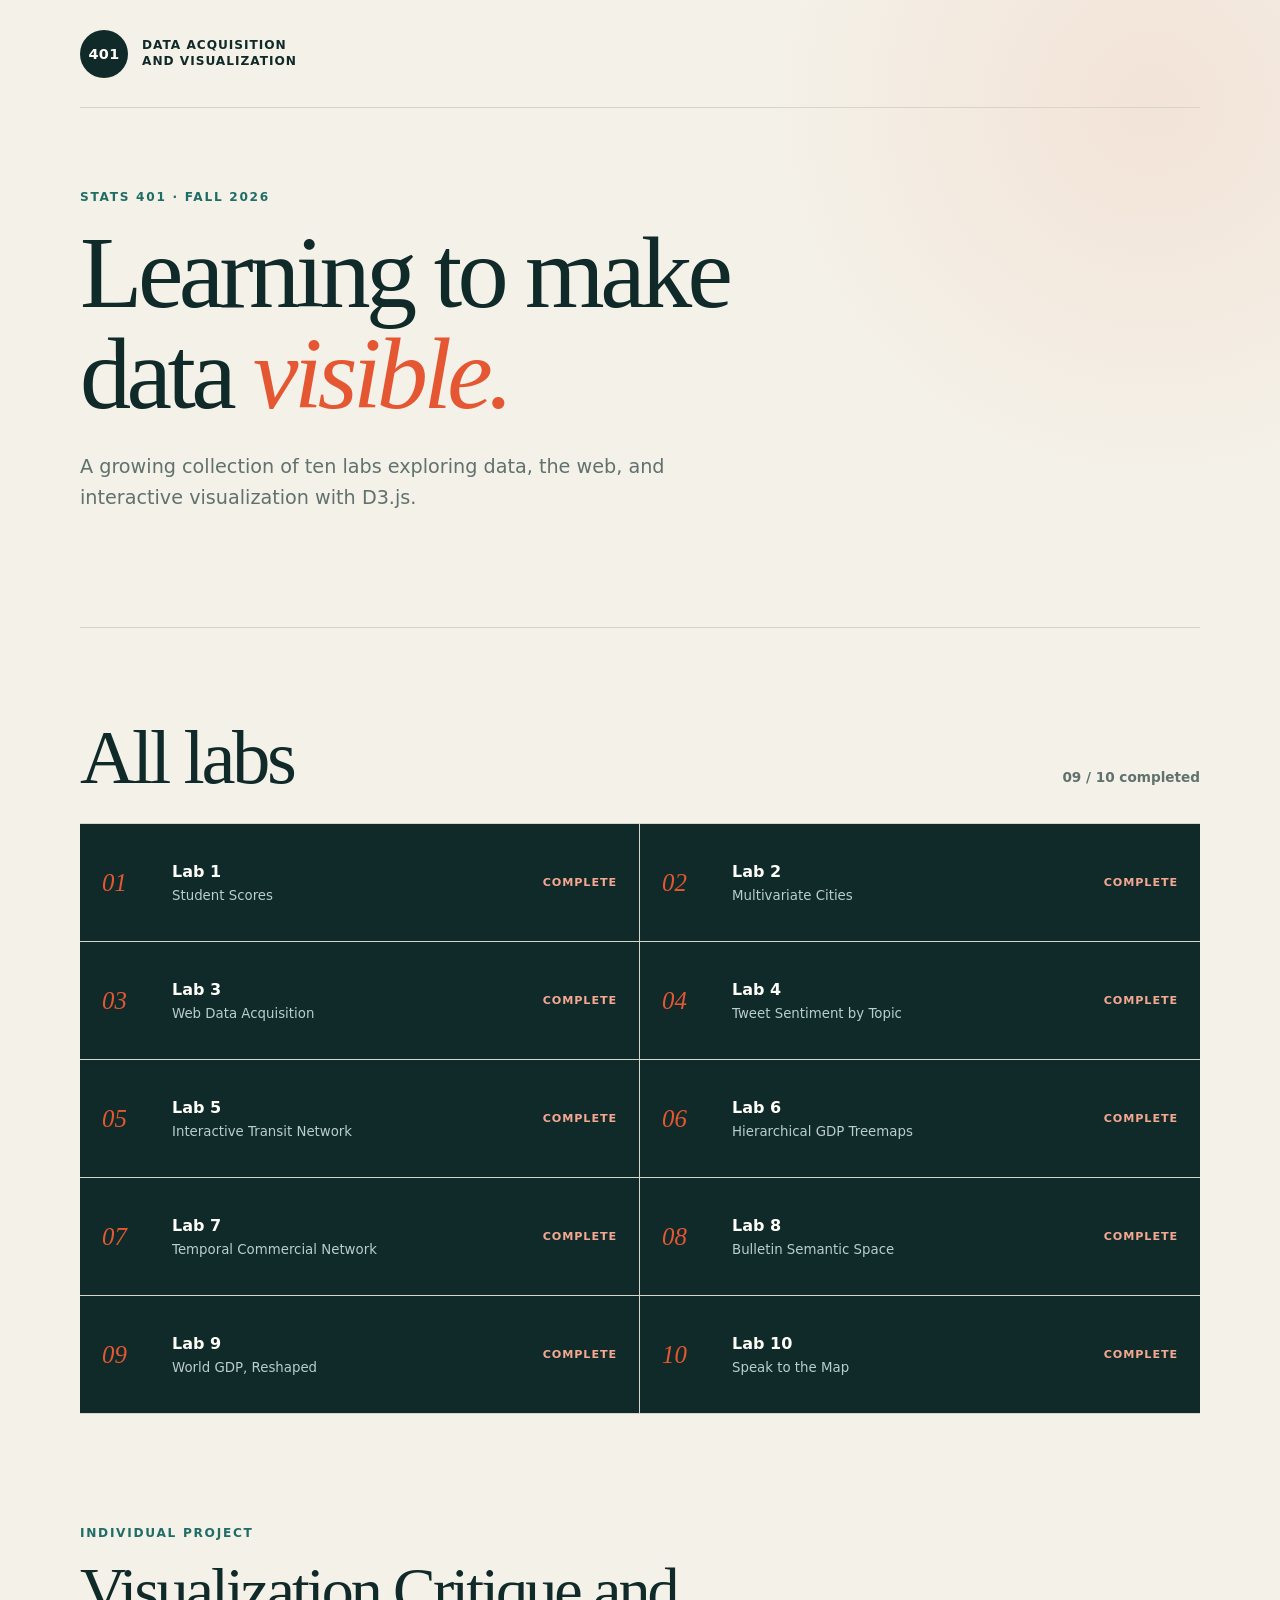
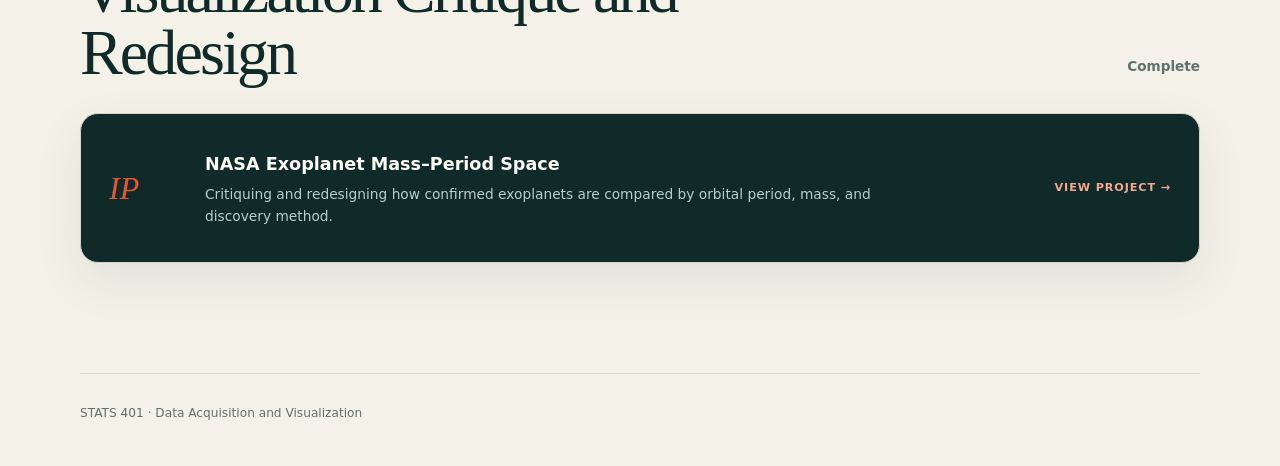
==== commit 341acf9b: "Complete Lab 10 novel interaction visualization" ====
--- a/index.html
+++ b/index.html
@@ -106,13 +106,13 @@
                     </span>
                     <span class="status status--complete">Complete</span>
                 </a>
-                <a class="lab-card" href="lab10/index.html">
+                <a class="lab-card lab-card--featured" href="lab10/index.html">
                     <span class="lab-number">10</span>
                     <span class="lab-info">
                         <strong>Lab 10</strong>
-                        <small>Coming soon</small>
+                        <small>Speak to the Map</small>
                     </span>
-                    <span class="status">Upcoming</span>
+                    <span class="status status--complete">Complete</span>
                 </a>
             </nav>
         </section>
--- a/css/style.css
+++ b/css/style.css
@@ -3987,6 +3987,560 @@
     margin-bottom: 72px;
 }
 
+/* Lab 10 */
+.lab10-intro {
+    padding: 96px 0 84px;
+    border-bottom: 1px solid var(--line);
+}
+
+.lab10-intro h1 {
+    max-width: 900px;
+    margin-bottom: 28px;
+}
+
+.lab10-lead {
+    max-width: 720px;
+    margin: 0;
+    color: var(--muted);
+    font-size: clamp(1rem, 2vw, 1.2rem);
+}
+
+.lab10-control-section,
+.lab10-map-section,
+.lab10-explanation,
+.lab10-reflection {
+    padding: 90px 0;
+    border-bottom: 1px solid var(--line);
+}
+
+.lab10-section-heading,
+.lab10-explanation,
+.lab10-reflection {
+    display: grid;
+    grid-template-columns: minmax(0, 0.8fr) minmax(0, 1.2fr);
+    gap: clamp(34px, 7vw, 92px);
+}
+
+.lab10-section-heading {
+    align-items: end;
+    margin-bottom: 34px;
+}
+
+.lab10-section-heading h2,
+.lab10-explanation h2,
+.lab10-reflection h2 {
+    margin: 0;
+    font-size: clamp(2.45rem, 5vw, 4.7rem);
+}
+
+.lab10-section-heading > p {
+    margin: 0 0 5px;
+    color: var(--muted);
+    font-size: 0.92rem;
+}
+
+.lab10-control-grid {
+    display: grid;
+    grid-template-columns: minmax(0, 1.22fr) minmax(300px, 0.78fr);
+    overflow: hidden;
+    border: 1px solid var(--line);
+    border-radius: 18px;
+    background: var(--card);
+    box-shadow: var(--shadow);
+}
+
+.voice-console,
+.command-guide {
+    padding: clamp(24px, 4vw, 42px);
+}
+
+.voice-console {
+    background:
+        radial-gradient(circle at 88% 12%, rgba(117, 173, 156, 0.22), transparent 14rem),
+        var(--ink);
+    color: var(--card);
+}
+
+.voice-console-topline {
+    display: flex;
+    align-items: center;
+    gap: 9px;
+    margin-bottom: 28px;
+    color: #b9ceca;
+    font-size: 0.7rem;
+    font-weight: 800;
+    letter-spacing: 0.1em;
+    text-transform: uppercase;
+}
+
+.voice-indicator {
+    width: 9px;
+    height: 9px;
+    border-radius: 50%;
+    background: #809390;
+}
+
+.voice-indicator.is-listening {
+    background: #f47d5e;
+    box-shadow: 0 0 0 7px rgba(244, 125, 94, 0.14);
+    animation: voice-pulse 1.2s ease-in-out infinite;
+}
+
+@keyframes voice-pulse {
+    50% { box-shadow: 0 0 0 12px rgba(244, 125, 94, 0.03); }
+}
+
+.voice-button {
+    width: 100%;
+    min-height: 66px;
+    display: flex;
+    align-items: center;
+    justify-content: center;
+    gap: 12px;
+    padding: 15px 22px;
+    border: 0;
+    border-radius: 10px;
+    color: var(--ink);
+    background: var(--card);
+    font: inherit;
+    font-size: 1rem;
+    font-weight: 850;
+    cursor: pointer;
+    transition: transform 160ms ease, background 160ms ease;
+}
+
+.voice-button span {
+    color: var(--accent);
+    font-size: 0.72rem;
+}
+
+.voice-button:hover:not(:disabled),
+.voice-button:focus-visible {
+    background: #e3efeb;
+    transform: translateY(-2px);
+}
+
+.voice-button:disabled {
+    cursor: default;
+    opacity: 0.62;
+}
+
+.voice-button.is-listening {
+    color: var(--card);
+    background: var(--accent);
+}
+
+.voice-button.is-listening span {
+    color: var(--card);
+}
+
+.voice-support-note {
+    margin: 12px 0 26px;
+    color: #b9ceca;
+    font-size: 0.7rem;
+}
+
+.voice-feedback {
+    display: grid;
+    gap: 1px;
+    overflow: hidden;
+    border: 1px solid rgba(255, 253, 247, 0.16);
+    border-radius: 10px;
+    background: rgba(255, 253, 247, 0.1);
+}
+
+.voice-feedback > div {
+    display: grid;
+    grid-template-columns: 66px minmax(0, 1fr);
+    gap: 13px;
+    padding: 14px 16px;
+    background: rgba(16, 42, 42, 0.54);
+}
+
+.voice-feedback span {
+    color: #8eaaa5;
+    font-size: 0.64rem;
+    font-weight: 850;
+    letter-spacing: 0.08em;
+    text-transform: uppercase;
+}
+
+.voice-feedback strong {
+    color: var(--card);
+    font-size: 0.8rem;
+    overflow-wrap: anywhere;
+}
+
+.voice-feedback[data-state="error"] strong:last-child {
+    color: #f4a892;
+}
+
+.voice-feedback[data-state="listening"] strong:last-child {
+    color: #a9d7ca;
+}
+
+.command-guide {
+    display: flex;
+    flex-direction: column;
+    justify-content: center;
+    background: #f8f5ec;
+}
+
+.command-guide ul {
+    display: grid;
+    gap: 0;
+    margin: 0;
+    padding: 0;
+    list-style: none;
+    border-top: 1px solid var(--line);
+}
+
+.command-guide li {
+    display: grid;
+    gap: 2px;
+    padding: 15px 0;
+    border-bottom: 1px solid var(--line);
+}
+
+.command-example {
+    width: fit-content;
+    padding: 0;
+    border: 0;
+    color: var(--ink);
+    background: none;
+    font: inherit;
+    font-family: Georgia, "Times New Roman", serif;
+    font-size: 1.35rem;
+    font-weight: 600;
+    cursor: pointer;
+    text-align: left;
+    text-decoration: underline;
+    text-decoration-color: transparent;
+    text-underline-offset: 4px;
+}
+
+.command-example:hover,
+.command-example:focus-visible {
+    color: var(--accent);
+    text-decoration-color: var(--accent);
+}
+
+.command-guide li span,
+.command-guide-note {
+    color: var(--muted);
+    font-size: 0.7rem;
+}
+
+.command-guide-note {
+    margin: 18px 0 0;
+}
+
+.lab10-map-heading {
+    grid-template-columns: minmax(0, 1fr) auto;
+}
+
+.lab10-view-status {
+    min-width: 230px;
+    display: grid;
+    gap: 2px;
+    padding-left: 18px;
+    border-left: 3px solid var(--accent);
+}
+
+.lab10-view-status span {
+    color: var(--muted);
+    font-size: 0.64rem;
+    font-weight: 850;
+    letter-spacing: 0.08em;
+    text-transform: uppercase;
+}
+
+.lab10-view-status strong {
+    font-size: 0.83rem;
+}
+
+.lab10-fallback {
+    display: grid;
+    grid-template-columns: minmax(190px, 1fr) minmax(150px, 0.65fr) minmax(190px, 0.9fr) auto auto;
+    align-items: end;
+    gap: 12px;
+    margin-bottom: 14px;
+    padding: 15px 17px;
+    border: 1px solid var(--line);
+    border-radius: 12px;
+    background: var(--card);
+}
+
+.fallback-label {
+    display: grid;
+    align-self: center;
+}
+
+.fallback-label strong,
+.lab10-fallback label {
+    color: var(--ink);
+    font-size: 0.65rem;
+    font-weight: 850;
+    letter-spacing: 0.06em;
+    text-transform: uppercase;
+}
+
+.fallback-label span {
+    color: var(--muted);
+    font-size: 0.68rem;
+}
+
+.lab10-fallback label {
+    display: grid;
+    gap: 5px;
+}
+
+.lab10-fallback select {
+    width: 100%;
+    min-height: 40px;
+    padding: 7px 30px 7px 10px;
+    border: 1px solid var(--line);
+    border-radius: 7px;
+    color: var(--ink);
+    background: #f8f5ec;
+    font: inherit;
+    font-size: 0.75rem;
+    font-weight: 700;
+    letter-spacing: 0;
+    text-transform: none;
+}
+
+.lab10-secondary-button,
+.lab10-fallback .network-reset {
+    min-height: 40px;
+    padding: 8px 14px;
+    white-space: nowrap;
+}
+
+.lab10-secondary-button {
+    border: 1px solid var(--teal);
+    border-radius: 7px;
+    color: var(--card);
+    background: var(--teal);
+    font: inherit;
+    font-size: 0.7rem;
+    font-weight: 850;
+    cursor: pointer;
+}
+
+.lab10-secondary-button:hover,
+.lab10-secondary-button:focus-visible {
+    background: var(--teal-dark);
+}
+
+.lab10-legend-wrap {
+    display: grid;
+    grid-template-columns: minmax(180px, 0.7fr) minmax(320px, 1.4fr) auto;
+    align-items: center;
+    gap: 22px;
+    margin-bottom: 14px;
+    padding: 14px 18px;
+    border: 1px solid var(--line);
+    border-radius: 12px;
+    background: var(--card);
+}
+
+.lab10-legend-wrap > div:first-child {
+    display: grid;
+}
+
+.lab10-legend-wrap strong {
+    font-size: 0.68rem;
+    letter-spacing: 0.06em;
+    text-transform: uppercase;
+}
+
+.lab10-legend-wrap > div:first-child span,
+.lab10-missing-key {
+    color: var(--muted);
+    font-size: 0.7rem;
+}
+
+.lab10-color-legend svg {
+    width: 100%;
+    height: auto;
+    display: block;
+}
+
+.lab10-missing-key {
+    display: inline-flex;
+    align-items: center;
+    gap: 7px;
+    font-weight: 750;
+    white-space: nowrap;
+}
+
+.lab10-missing-key i {
+    width: 18px;
+    height: 12px;
+    border: 1px solid #c6c3ba;
+    background: #dfddd4;
+}
+
+.lab10-map {
+    min-height: 560px;
+    overflow: hidden;
+    border: 1px solid var(--line);
+    border-radius: 18px;
+    background:
+        radial-gradient(circle at 50% 42%, rgba(31, 109, 102, 0.055), transparent 28rem),
+        #f8f5ec;
+    box-shadow: var(--shadow);
+}
+
+.lab10-map svg {
+    width: 100%;
+    height: auto;
+    display: block;
+}
+
+.lab10-sphere {
+    fill: #f8f5ec;
+    stroke: var(--line);
+}
+
+.lab10-graticule {
+    fill: none;
+    stroke: rgba(96, 113, 110, 0.18);
+    stroke-width: 0.65px;
+    pointer-events: none;
+}
+
+.lab10-country {
+    stroke: var(--card);
+    stroke-linejoin: round;
+    stroke-width: 0.75px;
+    outline: none;
+    transition: opacity 180ms ease, filter 180ms ease, stroke-width 180ms ease;
+}
+
+.lab10-country[tabindex="0"] {
+    cursor: pointer;
+}
+
+.lab10-country:hover,
+.lab10-country.is-keyboard-focus {
+    stroke: var(--ink);
+    stroke-width: 2px;
+}
+
+.lab10-country.is-region-muted {
+    opacity: 0.09;
+}
+
+.lab10-country.is-selection-muted {
+    opacity: 0.24;
+}
+
+.lab10-country.is-selected {
+    opacity: 1;
+    stroke: var(--accent);
+    stroke-width: 3.5px;
+    filter: drop-shadow(0 0 5px rgba(229, 87, 50, 0.68));
+}
+
+.country-result {
+    display: grid;
+    grid-template-columns: auto minmax(0, 1fr);
+    align-items: center;
+    gap: 18px;
+    margin-top: 18px;
+    padding: 19px 22px;
+    border: 1px solid var(--line);
+    border-left: 5px solid var(--accent);
+    border-radius: 10px;
+    background: var(--card);
+}
+
+.country-result-rank {
+    min-width: 72px;
+    color: var(--accent);
+    font-size: 0.66rem;
+    font-weight: 850;
+    letter-spacing: 0.08em;
+    text-transform: uppercase;
+}
+
+.country-result > div {
+    display: grid;
+}
+
+.country-result strong {
+    font-family: Georgia, "Times New Roman", serif;
+    font-size: 1.35rem;
+}
+
+.country-result > div span {
+    color: var(--muted);
+    font-size: 0.76rem;
+}
+
+.lab10-explanation,
+.lab10-reflection {
+    align-items: start;
+}
+
+.lab10-pipeline {
+    margin: 0;
+    padding: 0;
+    list-style: none;
+    border-top: 1px solid var(--line);
+}
+
+.lab10-pipeline li {
+    display: grid;
+    grid-template-columns: 46px 110px minmax(0, 1fr);
+    align-items: baseline;
+    gap: 14px;
+    padding: 17px 0;
+    border-bottom: 1px solid var(--line);
+}
+
+.lab10-pipeline li > span {
+    color: var(--accent);
+    font-family: Georgia, "Times New Roman", serif;
+    font-style: italic;
+}
+
+.lab10-pipeline strong {
+    font-size: 0.82rem;
+}
+
+.lab10-pipeline small {
+    color: var(--muted);
+    font-size: 0.74rem;
+}
+
+.lab10-reflection {
+    border-bottom: 0;
+}
+
+.lab10-reflection > div:last-child {
+    padding: 5px 0 0 24px;
+    border-left: 3px solid var(--teal);
+}
+
+.lab10-reflection p:last-child {
+    margin: 0;
+    color: var(--muted);
+    font-size: 0.96rem;
+}
+
+.lab10-back-link {
+    margin-bottom: 72px;
+}
+
+.lab10-tooltip small {
+    margin-top: 3px;
+    color: var(--muted);
+    font-size: 0.68rem;
+}
+
 /* Placeholder pages */
 .placeholder {
     min-height: calc(100vh - 220px);
@@ -4003,6 +4557,22 @@
 }
 
 @media (max-width: 980px) {
+    .lab10-fallback {
+        grid-template-columns: repeat(2, minmax(0, 1fr));
+    }
+
+    .fallback-label {
+        grid-column: 1 / -1;
+    }
+
+    .lab10-legend-wrap {
+        grid-template-columns: minmax(160px, 0.6fr) minmax(320px, 1.4fr);
+    }
+
+    .lab10-missing-key {
+        grid-column: 1 / -1;
+    }
+
     .lab9-legend-wrap {
         grid-template-columns: minmax(160px, 0.6fr) minmax(320px, 1.4fr);
     }
@@ -4144,6 +4714,66 @@
         min-width: 760px;
     }
 
+    .lab10-intro {
+        padding: 68px 0;
+    }
+
+    .lab10-control-section,
+    .lab10-map-section,
+    .lab10-explanation,
+    .lab10-reflection {
+        padding: 66px 0;
+    }
+
+    .lab10-section-heading,
+    .lab10-explanation,
+    .lab10-reflection,
+    .lab10-control-grid,
+    .lab10-map-heading {
+        grid-template-columns: 1fr;
+    }
+
+    .lab10-section-heading {
+        align-items: start;
+        gap: 20px;
+    }
+
+    .lab10-control-grid {
+        border-radius: 14px;
+    }
+
+    .lab10-view-status {
+        min-width: 0;
+    }
+
+    .lab10-fallback,
+    .lab10-legend-wrap {
+        grid-template-columns: 1fr;
+    }
+
+    .fallback-label,
+    .lab10-missing-key {
+        grid-column: auto;
+    }
+
+    .lab10-map {
+        min-height: 430px;
+        overflow-x: auto;
+    }
+
+    .lab10-map svg {
+        min-width: 760px;
+    }
+
+    .lab10-reflection > div:last-child {
+        padding-left: 18px;
+    }
+
+    .lab10-pipeline li {
+        grid-template-columns: 34px 84px minmax(0, 1fr);
+        gap: 9px;
+    }
+
     .overview-grid {
         grid-template-columns: repeat(2, minmax(0, 1fr));
     }
@@ -4277,3 +4907,288 @@
         animation: none !important;
     }
 }
+
+/* Lab 10 compact coordinated workspace */
+.lab10-intro {
+    padding: 72px 0 58px;
+}
+
+.lab10-workspace {
+    padding: 66px 0 76px;
+    border-bottom: 1px solid var(--line);
+}
+
+.lab10-workspace .lab10-section-heading {
+    margin-bottom: 22px;
+}
+
+.lab10-command-strip {
+    display: grid;
+    grid-template-columns: minmax(250px, 0.8fr) minmax(340px, 1.25fr) minmax(230px, 0.85fr);
+    align-items: center;
+    gap: 18px;
+    margin-bottom: 12px;
+    padding: 14px 16px;
+    border-radius: 14px;
+    color: var(--card);
+    background:
+        radial-gradient(circle at 12% 0%, rgba(117, 173, 156, 0.2), transparent 14rem),
+        var(--ink);
+    box-shadow: var(--shadow);
+}
+
+.lab10-listen-control {
+    min-width: 0;
+    display: flex;
+    align-items: center;
+    gap: 13px;
+}
+
+.voice-button.voice-button--compact {
+    width: 82px;
+    min-width: 82px;
+    min-height: 62px;
+    display: grid;
+    place-content: center;
+    gap: 0;
+    padding: 7px 10px;
+    border: 1px solid rgba(255, 253, 247, 0.25);
+    border-radius: 18px;
+    font-size: 0.68rem;
+    line-height: 1.2;
+}
+
+.voice-button--compact span {
+    line-height: 1;
+}
+
+.voice-button--compact b {
+    font-size: 0.68rem;
+}
+
+.lab10-command-strip .voice-console-topline {
+    margin: 0 0 3px;
+}
+
+.lab10-command-strip .voice-support-note {
+    max-width: 205px;
+    margin: 0;
+    line-height: 1.35;
+}
+
+.voice-feedback.voice-feedback--compact {
+    grid-template-columns: 1fr 1fr;
+    align-self: stretch;
+}
+
+.voice-feedback--compact > div {
+    grid-template-columns: 1fr;
+    align-content: center;
+    gap: 2px;
+    min-width: 0;
+    padding: 9px 12px;
+}
+
+.voice-feedback--compact strong {
+    overflow: hidden;
+    font-size: 0.75rem;
+    text-overflow: ellipsis;
+    white-space: nowrap;
+}
+
+.command-examples {
+    min-width: 0;
+    display: flex;
+    flex-wrap: wrap;
+    align-items: center;
+    gap: 5px;
+}
+
+.command-examples > span {
+    flex-basis: 100%;
+    color: #8eaaa5;
+    font-size: 0.62rem;
+    font-weight: 850;
+    letter-spacing: 0.08em;
+    text-transform: uppercase;
+}
+
+.command-examples .command-example {
+    padding: 4px 7px;
+    border: 1px solid rgba(255, 253, 247, 0.18);
+    border-radius: 999px;
+    color: #d8e7e3;
+    font-family: inherit;
+    font-size: 0.62rem;
+    font-weight: 750;
+    text-decoration: none;
+}
+
+.command-examples .command-example:hover,
+.command-examples .command-example:focus-visible {
+    border-color: #f4a892;
+    color: #f4a892;
+}
+
+.lab10-workspace .lab10-fallback {
+    margin-bottom: 12px;
+    padding-block: 11px;
+}
+
+.lab10-workspace .lab10-legend-wrap {
+    min-height: 58px;
+    margin-bottom: 16px;
+    padding-block: 8px;
+}
+
+.lab10-map-grid {
+    display: grid;
+    grid-template-columns: repeat(2, minmax(0, 1fr));
+    gap: 16px;
+}
+
+.lab10-view-card {
+    min-width: 0;
+    margin: 0;
+    overflow: hidden;
+    border: 1px solid var(--line);
+    border-radius: 16px;
+    background: var(--card);
+    box-shadow: var(--shadow);
+}
+
+.lab10-view-card figcaption {
+    min-height: 68px;
+    display: flex;
+    align-items: center;
+    justify-content: space-between;
+    gap: 16px;
+    padding: 12px 15px;
+    border-bottom: 1px solid var(--line);
+}
+
+.lab10-view-card figcaption > div {
+    display: grid;
+}
+
+.lab10-view-card figcaption span {
+    color: var(--teal);
+    font-size: 0.59rem;
+    font-weight: 850;
+    letter-spacing: 0.08em;
+    text-transform: uppercase;
+}
+
+.lab10-view-card figcaption strong {
+    font-family: Georgia, "Times New Roman", serif;
+    font-size: 1.22rem;
+}
+
+.lab10-view-card figcaption small {
+    max-width: 155px;
+    color: var(--muted);
+    font-size: 0.62rem;
+    line-height: 1.35;
+    text-align: right;
+}
+
+.lab10-view-card .lab10-map {
+    min-height: 0;
+    overflow: hidden;
+    border: 0;
+    border-radius: 0;
+    box-shadow: none;
+}
+
+.lab10-view-card .lab10-map svg {
+    min-width: 0;
+}
+
+.lab10-cartogram .cartogram {
+    position: relative;
+}
+
+.lab10-cartogram .float-tooltip {
+    display: none;
+}
+
+.lab10-cartogram-country {
+    stroke-width: 1.2px;
+}
+
+.lab10-workspace .country-result {
+    margin-top: 13px;
+    padding-block: 13px;
+}
+
+.lab10-reflection {
+    padding-top: 72px;
+}
+
+@media (max-width: 980px) {
+    .lab10-command-strip {
+        grid-template-columns: minmax(230px, 0.8fr) minmax(320px, 1.2fr);
+    }
+
+    .command-examples {
+        grid-column: 1 / -1;
+    }
+
+    .command-examples > span {
+        flex-basis: auto;
+    }
+
+    .lab10-view-card figcaption {
+        align-items: flex-start;
+        flex-direction: column;
+        gap: 3px;
+    }
+
+    .lab10-view-card figcaption small {
+        max-width: none;
+        text-align: left;
+    }
+}
+
+@media (max-width: 760px) {
+    .lab10-intro {
+        padding: 58px 0 48px;
+    }
+
+    .lab10-workspace {
+        padding: 56px 0 64px;
+    }
+
+    .lab10-command-strip,
+    .lab10-map-grid {
+        grid-template-columns: 1fr;
+    }
+
+    .lab10-command-strip {
+        gap: 12px;
+    }
+
+    .voice-feedback.voice-feedback--compact {
+        grid-template-columns: 1fr;
+    }
+
+    .command-examples {
+        grid-column: auto;
+    }
+
+    .command-examples > span {
+        flex-basis: 100%;
+    }
+
+    .lab10-view-card .lab10-map {
+        min-height: 0;
+    }
+
+    .lab10-view-card .lab10-map svg {
+        min-width: 620px;
+    }
+
+    .lab10-view-card figcaption {
+        min-height: 0;
+    }
+}
